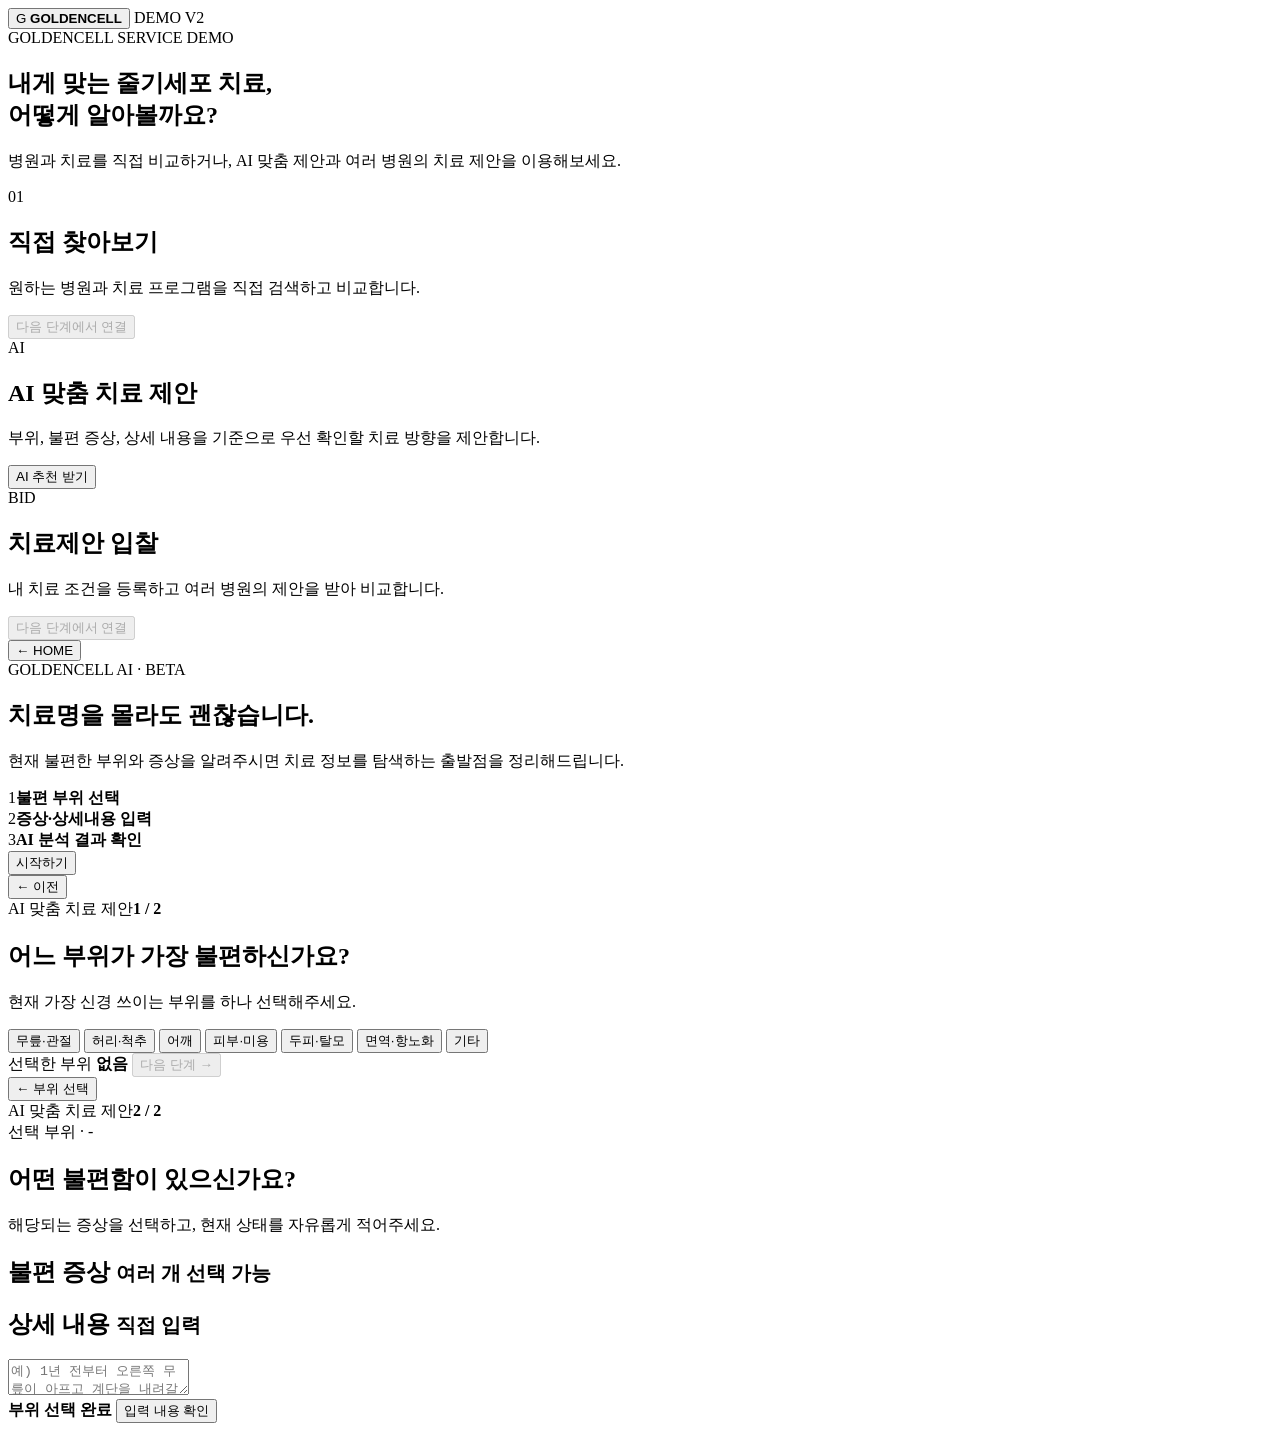
==== demo/demo-v2/index.html @ 82d70d86 "feat(demo-v2): add isolated functional demo shell" ====
<!doctype html>
<html lang="ko">
<head>
  <meta charset="utf-8" />
  <meta name="viewport" content="width=device-width, initial-scale=1" />
  <title>GoldenCell Demo v2</title>
  <link rel="stylesheet" href="./styles.css" />
</head>
<body>
  <header class="topbar">
    <button class="brand" type="button" data-go="home" aria-label="GoldenCell 홈">
      <span class="brand-mark">G</span>
      <strong>GOLDENCELL</strong>
    </button>
    <span class="preview-badge">DEMO V2</span>
  </header>

  <main class="app-shell">
    <section class="screen is-active" data-screen="home">
      <div class="eyebrow">GOLDENCELL SERVICE DEMO</div>
      <h1>내게 맞는 줄기세포 치료,<br />어떻게 알아볼까요?</h1>
      <p class="lead">병원과 치료를 직접 비교하거나, AI 맞춤 제안과 여러 병원의 치료 제안을 이용해보세요.</p>

      <div class="choice-grid">
        <article class="choice-card">
          <span class="choice-icon">01</span>
          <h2>직접 찾아보기</h2>
          <p>원하는 병원과 치료 프로그램을 직접 검색하고 비교합니다.</p>
          <button type="button" class="button secondary" disabled>다음 단계에서 연결</button>
        </article>

        <article class="choice-card featured">
          <span class="choice-icon">AI</span>
          <h2>AI 맞춤 치료 제안</h2>
          <p>부위, 불편 증상, 상세 내용을 기준으로 우선 확인할 치료 방향을 제안합니다.</p>
          <button type="button" class="button primary" data-go="ai-start">AI 추천 받기</button>
        </article>

        <article class="choice-card">
          <span class="choice-icon">BID</span>
          <h2>치료제안 입찰</h2>
          <p>내 치료 조건을 등록하고 여러 병원의 제안을 받아 비교합니다.</p>
          <button type="button" class="button orange" disabled>다음 단계에서 연결</button>
        </article>
      </div>
    </section>

    <section class="screen" data-screen="ai-start">
      <button type="button" class="back-link" data-go="home">← HOME</button>
      <div class="eyebrow">GOLDENCELL AI · BETA</div>
      <h1>치료명을 몰라도 괜찮습니다.</h1>
      <p class="lead">현재 불편한 부위와 증상을 알려주시면 치료 정보를 탐색하는 출발점을 정리해드립니다.</p>
      <div class="intro-panel">
        <div><span>1</span><strong>불편 부위 선택</strong></div>
        <div><span>2</span><strong>증상·상세내용 입력</strong></div>
        <div><span>3</span><strong>AI 분석 결과 확인</strong></div>
      </div>
      <button type="button" class="button primary large" data-go="ai-body">시작하기</button>
    </section>

    <section class="screen" data-screen="ai-body">
      <button type="button" class="back-link" data-go="ai-start">← 이전</button>
      <div class="step-row"><span>AI 맞춤 치료 제안</span><strong>1 / 2</strong></div>
      <div class="progress"><i class="on"></i><i></i></div>
      <h1>어느 부위가 가장 불편하신가요?</h1>
      <p class="lead">현재 가장 신경 쓰이는 부위를 하나 선택해주세요.</p>

      <div class="body-grid" id="bodyOptions">
        <button type="button" data-body="무릎·관절">무릎·관절</button>
        <button type="button" data-body="허리·척추">허리·척추</button>
        <button type="button" data-body="어깨">어깨</button>
        <button type="button" data-body="피부·미용">피부·미용</button>
        <button type="button" data-body="두피·탈모">두피·탈모</button>
        <button type="button" data-body="면역·항노화">면역·항노화</button>
        <button type="button" data-body="기타">기타</button>
      </div>

      <div class="bottom-bar">
        <span>선택한 부위 <strong id="selectedBodyLabel">없음</strong></span>
        <button type="button" class="button primary" id="bodyNext" disabled>다음 단계 →</button>
      </div>
    </section>

    <section class="screen" data-screen="ai-detail">
      <button type="button" class="back-link" data-go="ai-body">← 부위 선택</button>
      <div class="step-row"><span>AI 맞춤 치료 제안</span><strong>2 / 2</strong></div>
      <div class="progress"><i class="on"></i><i class="on"></i></div>
      <div class="eyebrow">선택 부위 · <span id="detailBodyLabel">-</span></div>
      <h1>어떤 불편함이 있으신가요?</h1>
      <p class="lead">해당되는 증상을 선택하고, 현재 상태를 자유롭게 적어주세요.</p>

      <div class="form-panel">
        <h2>불편 증상 <small>여러 개 선택 가능</small></h2>
        <div class="symptom-grid" id="symptomOptions"></div>
      </div>

      <div class="form-panel">
        <h2>상세 내용 <small>직접 입력</small></h2>
        <textarea id="detailText" placeholder="예) 1년 전부터 오른쪽 무릎이 아프고 계단을 내려갈 때 특히 통증이 있습니다."></textarea>
      </div>

      <div class="bottom-bar">
        <span><strong id="detailSummary">부위 선택 완료</strong></span>
        <button type="button" class="button primary" id="detailComplete">입력 내용 확인</button>
      </div>

      <div class="complete-note" id="completeNote" hidden>
        여기까지가 1차 검증 구간입니다. 다음 단계에서 AI 분석 결과 화면을 연결합니다.
      </div>
    </section>
  </main>

  <script src="./app.js"></script>
</body>
</html>
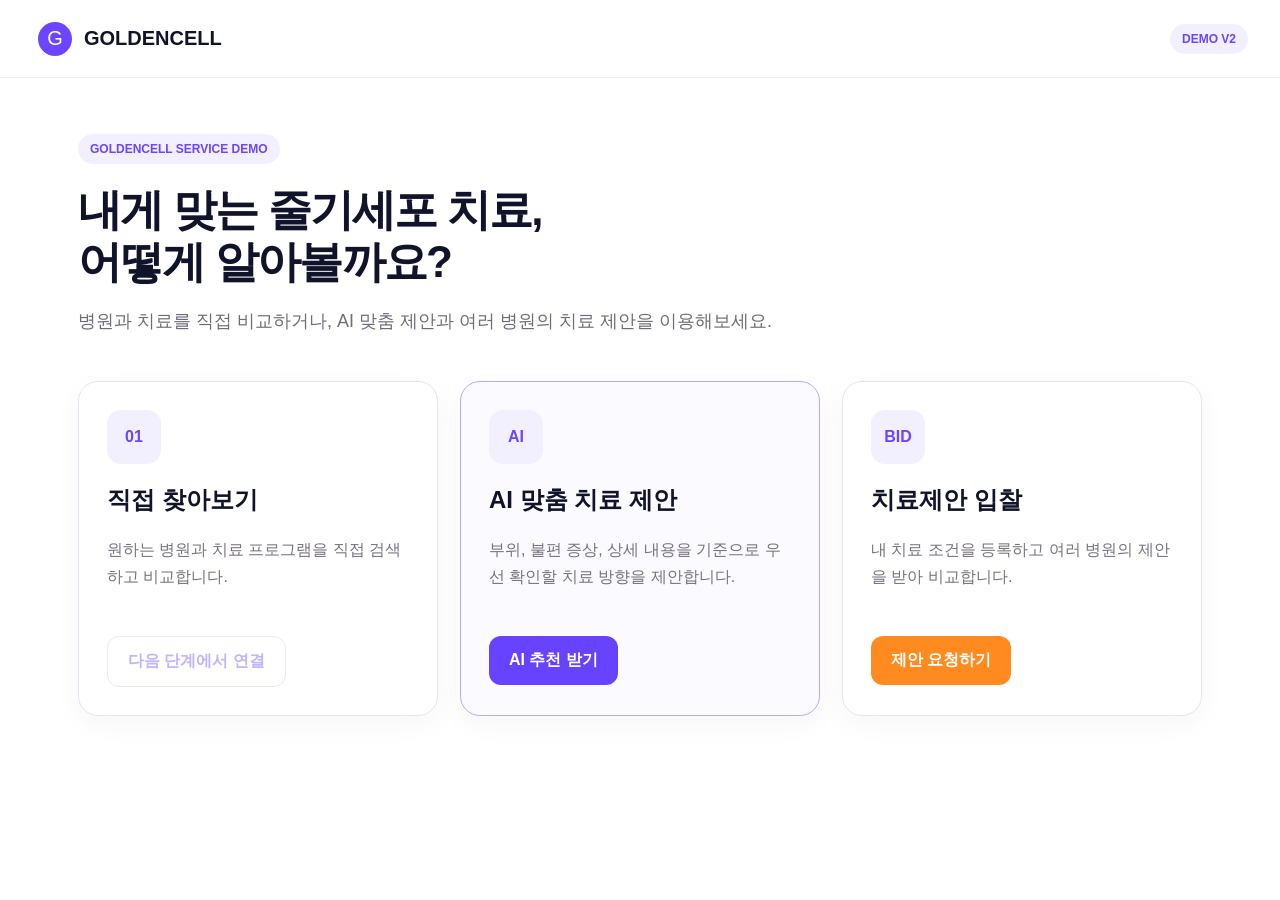
==== commit f143f316: "feat(demo-v2): add AI results, matched listings, details, and bid screens" ====
--- a/demo/demo-v2/index.html
+++ b/demo/demo-v2/index.html
@@ -4,14 +4,11 @@
   <meta charset="utf-8" />
   <meta name="viewport" content="width=device-width, initial-scale=1" />
   <title>GoldenCell Demo v2</title>
-  <link rel="stylesheet" href="./styles.css" />
+  <link rel="stylesheet" href="./styles.css?v=2" />
 </head>
 <body>
   <header class="topbar">
-    <button class="brand" type="button" data-go="home" aria-label="GoldenCell 홈">
-      <span class="brand-mark">G</span>
-      <strong>GOLDENCELL</strong>
-    </button>
+    <button class="brand" type="button" data-go="home" aria-label="GoldenCell 홈"><span class="brand-mark">G</span><strong>GOLDENCELL</strong></button>
     <span class="preview-badge">DEMO V2</span>
   </header>
 
@@ -20,28 +17,10 @@
       <div class="eyebrow">GOLDENCELL SERVICE DEMO</div>
       <h1>내게 맞는 줄기세포 치료,<br />어떻게 알아볼까요?</h1>
       <p class="lead">병원과 치료를 직접 비교하거나, AI 맞춤 제안과 여러 병원의 치료 제안을 이용해보세요.</p>
-
       <div class="choice-grid">
-        <article class="choice-card">
-          <span class="choice-icon">01</span>
-          <h2>직접 찾아보기</h2>
-          <p>원하는 병원과 치료 프로그램을 직접 검색하고 비교합니다.</p>
-          <button type="button" class="button secondary" disabled>다음 단계에서 연결</button>
-        </article>
-
-        <article class="choice-card featured">
-          <span class="choice-icon">AI</span>
-          <h2>AI 맞춤 치료 제안</h2>
-          <p>부위, 불편 증상, 상세 내용을 기준으로 우선 확인할 치료 방향을 제안합니다.</p>
-          <button type="button" class="button primary" data-go="ai-start">AI 추천 받기</button>
-        </article>
-
-        <article class="choice-card">
-          <span class="choice-icon">BID</span>
-          <h2>치료제안 입찰</h2>
-          <p>내 치료 조건을 등록하고 여러 병원의 제안을 받아 비교합니다.</p>
-          <button type="button" class="button orange" disabled>다음 단계에서 연결</button>
-        </article>
+        <article class="choice-card"><span class="choice-icon">01</span><h2>직접 찾아보기</h2><p>원하는 병원과 치료 프로그램을 직접 검색하고 비교합니다.</p><button type="button" class="button secondary" disabled>다음 단계에서 연결</button></article>
+        <article class="choice-card featured"><span class="choice-icon">AI</span><h2>AI 맞춤 치료 제안</h2><p>부위, 불편 증상, 상세 내용을 기준으로 우선 확인할 치료 방향을 제안합니다.</p><button type="button" class="button primary" data-go="ai-start">AI 추천 받기</button></article>
+        <article class="choice-card"><span class="choice-icon">BID</span><h2>치료제안 입찰</h2><p>내 치료 조건을 등록하고 여러 병원의 제안을 받아 비교합니다.</p><button type="button" class="button orange" data-go="bid-form">제안 요청하기</button></article>
       </div>
     </section>
 
@@ -50,66 +29,66 @@
       <div class="eyebrow">GOLDENCELL AI · BETA</div>
       <h1>치료명을 몰라도 괜찮습니다.</h1>
       <p class="lead">현재 불편한 부위와 증상을 알려주시면 치료 정보를 탐색하는 출발점을 정리해드립니다.</p>
-      <div class="intro-panel">
-        <div><span>1</span><strong>불편 부위 선택</strong></div>
-        <div><span>2</span><strong>증상·상세내용 입력</strong></div>
-        <div><span>3</span><strong>AI 분석 결과 확인</strong></div>
-      </div>
+      <div class="intro-panel"><div><span>1</span><strong>불편 부위 선택</strong></div><div><span>2</span><strong>증상·상세내용 입력</strong></div><div><span>3</span><strong>AI 분석 결과 확인</strong></div></div>
       <button type="button" class="button primary large" data-go="ai-body">시작하기</button>
     </section>
 
     <section class="screen" data-screen="ai-body">
       <button type="button" class="back-link" data-go="ai-start">← 이전</button>
-      <div class="step-row"><span>AI 맞춤 치료 제안</span><strong>1 / 2</strong></div>
-      <div class="progress"><i class="on"></i><i></i></div>
-      <h1>어느 부위가 가장 불편하신가요?</h1>
-      <p class="lead">현재 가장 신경 쓰이는 부위를 하나 선택해주세요.</p>
-
-      <div class="body-grid" id="bodyOptions">
-        <button type="button" data-body="무릎·관절">무릎·관절</button>
-        <button type="button" data-body="허리·척추">허리·척추</button>
-        <button type="button" data-body="어깨">어깨</button>
-        <button type="button" data-body="피부·미용">피부·미용</button>
-        <button type="button" data-body="두피·탈모">두피·탈모</button>
-        <button type="button" data-body="면역·항노화">면역·항노화</button>
-        <button type="button" data-body="기타">기타</button>
-      </div>
-
-      <div class="bottom-bar">
-        <span>선택한 부위 <strong id="selectedBodyLabel">없음</strong></span>
-        <button type="button" class="button primary" id="bodyNext" disabled>다음 단계 →</button>
-      </div>
+      <div class="step-row"><span>AI 맞춤 치료 제안</span><strong>1 / 2</strong></div><div class="progress"><i class="on"></i><i></i></div>
+      <h1>어느 부위가 가장 불편하신가요?</h1><p class="lead">현재 가장 신경 쓰이는 부위를 하나 선택해주세요.</p>
+      <div class="body-grid" id="bodyOptions"><button type="button" data-body="무릎·관절">무릎·관절</button><button type="button" data-body="허리·척추">허리·척추</button><button type="button" data-body="어깨">어깨</button><button type="button" data-body="피부·미용">피부·미용</button><button type="button" data-body="두피·탈모">두피·탈모</button><button type="button" data-body="면역·항노화">면역·항노화</button><button type="button" data-body="기타">기타</button></div>
+      <div class="bottom-bar"><span>선택한 부위 <strong id="selectedBodyLabel">없음</strong></span><button type="button" class="button primary" id="bodyNext" disabled>다음 단계 →</button></div>
     </section>
 
     <section class="screen" data-screen="ai-detail">
       <button type="button" class="back-link" data-go="ai-body">← 부위 선택</button>
-      <div class="step-row"><span>AI 맞춤 치료 제안</span><strong>2 / 2</strong></div>
-      <div class="progress"><i class="on"></i><i class="on"></i></div>
-      <div class="eyebrow">선택 부위 · <span id="detailBodyLabel">-</span></div>
-      <h1>어떤 불편함이 있으신가요?</h1>
-      <p class="lead">해당되는 증상을 선택하고, 현재 상태를 자유롭게 적어주세요.</p>
+      <div class="step-row"><span>AI 맞춤 치료 제안</span><strong>2 / 2</strong></div><div class="progress"><i class="on"></i><i class="on"></i></div>
+      <div class="eyebrow">선택 부위 · <span id="detailBodyLabel">-</span></div><h1>어떤 불편함이 있으신가요?</h1><p class="lead">해당되는 증상을 선택하고, 현재 상태를 자유롭게 적어주세요.</p>
+      <div class="form-panel"><h2>불편 증상 <small>여러 개 선택 가능</small></h2><div class="symptom-grid" id="symptomOptions"></div></div>
+      <div class="form-panel"><h2>상세 내용 <small>직접 입력</small></h2><textarea id="detailText" placeholder="예) 1년 전부터 오른쪽 무릎이 아프고 계단을 내려갈 때 특히 통증이 있습니다."></textarea></div>
+      <div class="bottom-bar"><span><strong id="detailSummary">부위 선택 완료</strong></span><button type="button" class="button primary" id="detailComplete">AI 분석 결과 보기 →</button></div>
+    </section>
 
-      <div class="form-panel">
-        <h2>불편 증상 <small>여러 개 선택 가능</small></h2>
-        <div class="symptom-grid" id="symptomOptions"></div>
-      </div>
+    <section class="screen" data-screen="ai-result">
+      <button type="button" class="back-link" data-go="ai-detail">← 입력 내용 수정</button>
+      <div class="eyebrow">AI 맞춤 분석 결과</div><h1>현재 조건에서 우선 확인할<br />치료 방향을 찾았습니다.</h1>
+      <div class="analysis-panel"><h2>선택하신 내용을 이렇게 분석했습니다.</h2><div class="analysis-grid"><div><small>선택 부위</small><strong id="resultBody"></strong></div><div><small>불편 증상</small><strong id="resultSymptoms"></strong></div></div><div class="analysis-detail"><small>입력하신 내용</small><p id="resultDetail"></p></div><div class="analysis-copy"><b>AI 분석</b><p id="analysisText"></p></div></div>
+      <h2 class="section-title">추천 치료 방향</h2>
+      <div class="result-grid"><article class="result-card"><span class="match-badge">92% Match</span><h3>자가 골수 유래 무릎 치료</h3><p>입력 정보와 관련성이 높은 치료 방향입니다.</p><button type="button" class="button secondary" data-go="matched">프로그램 보기</button></article><article class="result-card"><span class="match-badge">87% Match</span><h3>관절 재생 치료 프로그램</h3><p>현재 증상과 비교해볼 수 있는 치료 방향입니다.</p><button type="button" class="button secondary" data-go="matched">프로그램 보기</button></article><article class="result-card"><span class="match-badge">76% Match</span><h3>통증·회복 관리 프로그램</h3><p>회복 관리까지 함께 비교할 수 있습니다.</p><button type="button" class="button secondary" data-go="matched">프로그램 보기</button></article></div>
+      <div class="bid-handoff"><div><div class="eyebrow orange-text">치료제안 입찰</div><h2>병원들의 치료 제안도 받아보시겠어요?</h2><p>방금 입력한 부위·증상·상세 내용을 그대로 이어서 사용할 수 있습니다.</p></div><button type="button" class="button orange" data-go="bid-form">병원 치료제안 받아보기 →</button></div>
+    </section>
 
-      <div class="form-panel">
-        <h2>상세 내용 <small>직접 입력</small></h2>
-        <textarea id="detailText" placeholder="예) 1년 전부터 오른쪽 무릎이 아프고 계단을 내려갈 때 특히 통증이 있습니다."></textarea>
-      </div>
+    <section class="screen" data-screen="matched">
+      <button type="button" class="back-link" data-go="ai-result">← AI 분석 결과</button>
+      <div class="eyebrow">AI MATCHED PROGRAMS</div><h1>추천 치료와 관련된 프로그램을 찾았습니다.</h1><p class="lead">이벤트 프로그램을 우선 비교하고, 관련 치료 전문병원은 별도 영역에서 확인할 수 있습니다.</p>
+      <h2 class="section-title">추천 이벤트 프로그램</h2><div class="result-grid" id="programCards"></div>
+      <hr class="section-divider" /><h2 class="section-title">관련 치료 전문병원</h2><div class="result-grid" id="hospitalCards"></div>
+    </section>
 
-      <div class="bottom-bar">
-        <span><strong id="detailSummary">부위 선택 완료</strong></span>
-        <button type="button" class="button primary" id="detailComplete">입력 내용 확인</button>
-      </div>
+    <section class="screen" data-screen="program-detail">
+      <button type="button" class="back-link" data-go="matched">← 프로그램 목록</button><div class="eyebrow">이벤트 프로그램 상세</div><h1 id="programTitle"></h1>
+      <div class="detail-layout"><div class="mock-image">PROGRAM IMAGE</div><div class="detail-card"><h2 id="programHospital"></h2><p id="programArea"></p><p>환자의 현재 상태와 기존 치료 경험을 확인한 뒤 의료진 상담을 통해 실제 치료 가능 여부와 계획을 확인합니다.</p><div class="price"><small>이벤트 상담가</small><strong id="programPrice"></strong></div><button type="button" class="button primary">상담 신청</button></div></div>
+    </section>
 
-      <div class="complete-note" id="completeNote" hidden>
-        여기까지가 1차 검증 구간입니다. 다음 단계에서 AI 분석 결과 화면을 연결합니다.
-      </div>
+    <section class="screen" data-screen="hospital-detail">
+      <button type="button" class="back-link" data-go="matched">← 전문병원 목록</button><div class="eyebrow">GOLDENCELL 인증 병원</div><h1 id="hospitalTitle"></h1>
+      <div class="detail-layout"><div class="mock-image hospital">HOSPITAL IMAGE</div><div class="detail-card"><p id="hospitalArea"></p><strong id="hospitalRating" class="rating"></strong><p id="hospitalSpecialty"></p><p>관련 치료 분야의 상담과 진료 정보를 제공하며, 실제 치료 방향은 의료진 진료 후 결정됩니다.</p><button type="button" class="button primary">상담 신청</button></div></div>
+    </section>
+
+    <section class="screen" data-screen="bid-form">
+      <button type="button" class="back-link" data-go="home">← HOME</button><div class="eyebrow orange-text">치료제안 입찰</div><h1>병원에 전달할 치료 조건을 확인해주세요.</h1>
+      <div class="form-panel"><h2>현재 불편 정보</h2><p><b>부위</b>　<span id="bidBody"></span></p><p><b>증상</b>　<span id="bidSymptoms"></span></p><p><b>상세 내용</b>　<span id="bidDetail"></span></p></div>
+      <div class="form-panel"><h2>희망 지역</h2><div class="symptom-grid"><button type="button" data-region="서울 전체">서울 전체</button><button type="button" data-region="강남·서초">강남·서초</button><button type="button" data-region="경기">경기</button></div><h2 class="subhead">예상 예산</h2><div class="symptom-grid"><button type="button" data-budget="300~500만원">300~500만원</button><button type="button" data-budget="500~800만원">500~800만원</button><button type="button" data-budget="800만원 이상">800만원 이상</button></div></div>
+      <button type="button" class="button orange large" data-go="bid-results">이 조건으로 제안 요청 →</button>
+    </section>
+
+    <section class="screen" data-screen="bid-results">
+      <button type="button" class="back-link" data-go="bid-form">← 요청 조건</button><div class="eyebrow orange-text">치료제안 도착</div><h1>3개 병원에서 제안이 도착했습니다.</h1><p class="lead" id="bidCondition"></p>
+      <div class="result-grid"><article class="result-card"><span class="verify-badge">병원 제안 1</span><h3>라이프스템셀병원</h3><p>자가 골수 유래 무릎 치료</p><b class="offer-price">650만원</b><p>상담 가능 · 의료진 진료 후 치료 확정</p></article><article class="result-card"><span class="verify-badge">병원 제안 2</span><h3>뉴호라이즌클리닉</h3><p>관절 재생 집중 프로그램</p><b class="offer-price">570만원</b><p>빠른 상담 · 의료진 진료 후 치료 확정</p></article><article class="result-card"><span class="verify-badge">병원 제안 3</span><h3>강남리젠의원</h3><p>통증·회복 통합 케어</p><b class="offer-price">340만원</b><p>상담 가능 · 의료진 진료 후 치료 확정</p></article></div>
     </section>
   </main>
 
-  <script src="./app.js"></script>
+  <script src="./app.js?v=2"></script>
 </body>
-</html>
+</html>
--- a/demo/demo-v2/styles.css
+++ b/demo/demo-v2/styles.css
@@ -0,0 +1 @@
+*{box-sizing:border-box}body{margin:0;font-family:Arial,'Noto Sans KR',sans-serif;color:#11132b;background:#fff}.topbar{height:78px;border-bottom:1px solid #eceaf3;display:flex;align-items:center;justify-content:space-between;padding:0 32px}.brand{display:flex;align-items:center;gap:12px;border:0;background:none;font-size:20px;cursor:pointer;color:#11132b}.brand-mark{width:34px;height:34px;border-radius:50%;display:grid;place-items:center;background:#6b45ff;color:#fff}.preview-badge,.eyebrow{display:inline-flex;align-items:center;border-radius:999px;background:#f2efff;color:#6b45ff;font-weight:800;font-size:12px;padding:8px 12px}.app-shell{max-width:1180px;margin:0 auto;padding:56px 28px 90px}.screen{display:none}.screen.is-active{display:block}h1{font-size:44px;line-height:1.18;margin:20px 0 16px;letter-spacing:-1.8px}h2{font-size:24px}.lead{font-size:18px;line-height:1.75;color:#6f6b7e;max-width:780px}.choice-grid{display:grid;grid-template-columns:repeat(3,1fr);gap:22px;margin-top:44px}.choice-card{border:1px solid #e6e3ef;border-radius:20px;padding:28px;min-height:280px;box-shadow:0 8px 28px rgba(45,36,88,.04)}.choice-card.featured{border-color:#b9a8ff;background:#fbfaff}.choice-icon{display:grid;place-items:center;width:54px;height:54px;border-radius:14px;background:#f2efff;color:#6b45ff;font-weight:900}.choice-card p{color:#777180;line-height:1.7;min-height:84px}.button{border:0;border-radius:12px;padding:14px 20px;font-weight:800;font-size:16px;cursor:pointer}.button.primary{background:#6742ff;color:#fff}.button.secondary{border:1px solid #cfc8e7;background:#fff;color:#6b45ff}.button.orange{background:#ff8a1f;color:#fff}.button.large{margin-top:28px;padding:17px 28px}.button:disabled{opacity:.4;cursor:not-allowed}.back-link{border:0;background:none;padding:0;color:#686273;font-size:16px;cursor:pointer;margin-bottom:24px}.intro-panel{display:grid;grid-template-columns:repeat(3,1fr);gap:14px;margin:34px 0 8px}.intro-panel>div{border:1px solid #ebe8f2;border-radius:16px;padding:22px;display:flex;gap:14px;align-items:center}.intro-panel span{width:34px;height:34px;border-radius:10px;background:#f2efff;color:#6742ff;display:grid;place-items:center;font-weight:900}.step-row{display:flex;justify-content:space-between;color:#847e8d;font-size:13px}.step-row strong{color:#6742ff}.progress{display:grid;grid-template-columns:1fr 1fr;gap:8px;margin:10px 0 34px}.progress i{height:5px;background:#ece9f3;border-radius:99px}.progress i.on{background:#6742ff}.body-grid{display:grid;grid-template-columns:repeat(4,1fr);gap:14px;margin-top:30px}.body-grid button{min-height:110px;border:1px solid #e3dfeb;border-radius:16px;background:#fff;font-size:18px;font-weight:800;color:#17152c;cursor:pointer}.body-grid button:hover,.body-grid button.is-selected{border-color:#6742ff;background:#f6f3ff;color:#6742ff}.bottom-bar{margin-top:34px;padding-top:22px;border-top:1px solid #ece8f2;display:flex;align-items:center;justify-content:space-between;color:#777180}.form-panel{border:1px solid #e8e4ef;border-radius:18px;padding:24px;margin-top:20px}.form-panel h2{margin-top:0}.form-panel h2 small{font-size:12px;color:#9a95a3;font-weight:500;margin-left:8px}.symptom-grid{display:flex;flex-wrap:wrap;gap:10px}.symptom-grid button{border:1px solid #ded9e9;background:#fff;border-radius:12px;padding:12px 16px;cursor:pointer;color:#4f4a59}.symptom-grid button.is-selected{border-color:#6742ff;background:#f3efff;color:#6742ff;font-weight:800}textarea{width:100%;min-height:150px;border:1px solid #ded9e9;border-radius:12px;padding:16px;font:inherit;line-height:1.6;resize:vertical;outline:none}textarea:focus{border-color:#6742ff;box-shadow:0 0 0 3px rgba(103,66,255,.08)}.complete-note{margin-top:18px;background:#f7f5fb;border:1px solid #ebe8f2;border-radius:14px;padding:18px;color:#665f72}.complete-note.is-visible{display:block}@media(max-width:850px){.choice-grid,.intro-panel{grid-template-columns:1fr}.body-grid{grid-template-columns:repeat(2,1fr)}h1{font-size:34px}.bottom-bar{align-items:flex-start;gap:18px;flex-direction:column}.app-shell{padding:36px 20px 70px}.topbar{padding:0 20px}}
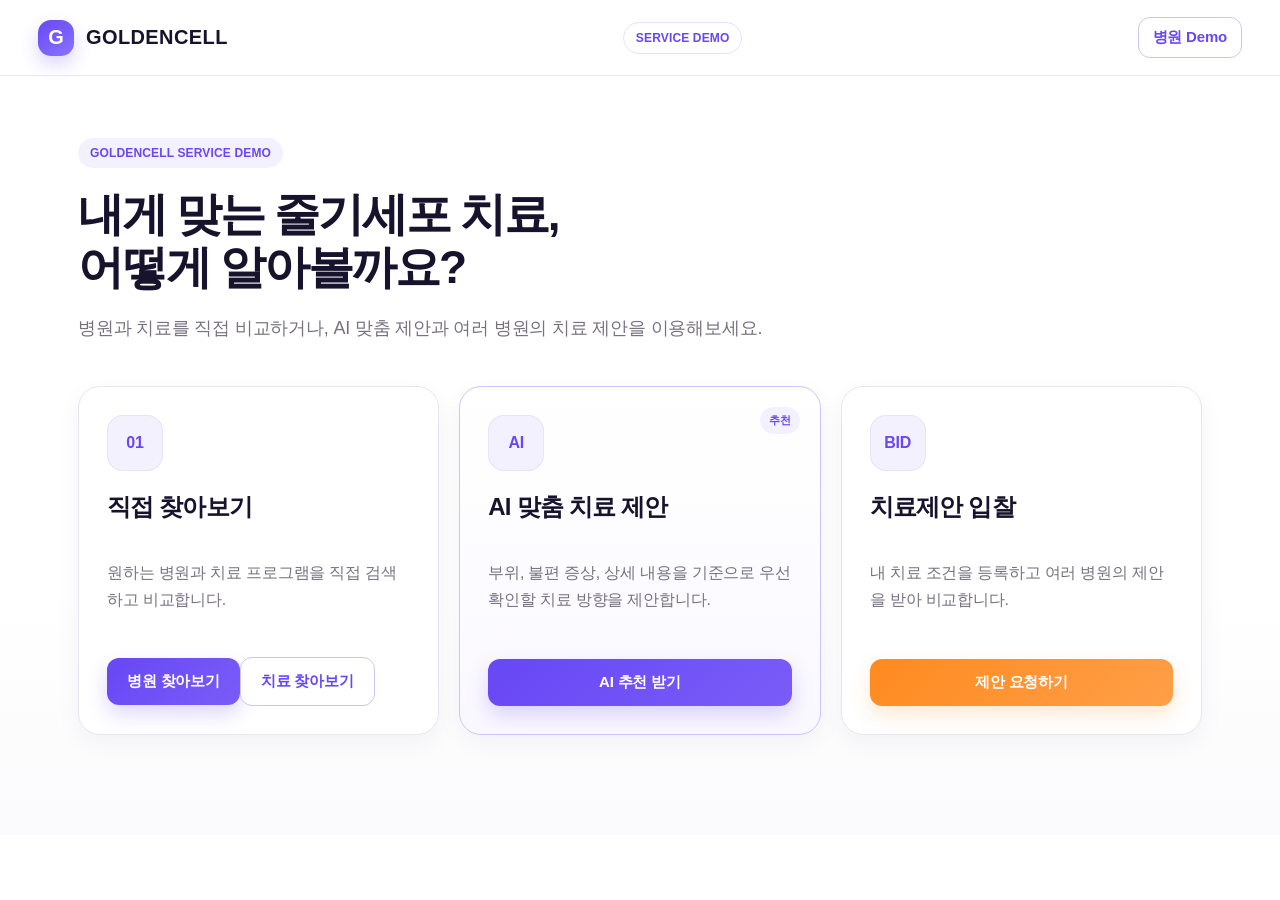
==== commit 0f1ac252: "chore(demo-v2): refresh polished UI assets" ====
--- a/demo/demo-v2/index.html
+++ b/demo/demo-v2/index.html
@@ -4,12 +4,12 @@
   <meta charset="utf-8" />
   <meta name="viewport" content="width=device-width, initial-scale=1" />
   <title>GoldenCell Demo v2</title>
-  <link rel="stylesheet" href="./styles.css?v=2" />
+  <link rel="stylesheet" href="./styles.css?v=3" />
 </head>
 <body>
   <header class="topbar">
     <button class="brand" type="button" data-go="home" aria-label="GoldenCell 홈"><span class="brand-mark">G</span><strong>GOLDENCELL</strong></button>
-    <span class="preview-badge">DEMO V2</span>
+    <span class="preview-badge">SERVICE DEMO</span>
   </header>
 
   <main class="app-shell">
@@ -18,77 +18,31 @@
       <h1>내게 맞는 줄기세포 치료,<br />어떻게 알아볼까요?</h1>
       <p class="lead">병원과 치료를 직접 비교하거나, AI 맞춤 제안과 여러 병원의 치료 제안을 이용해보세요.</p>
       <div class="choice-grid">
-        <article class="choice-card"><span class="choice-icon">01</span><h2>직접 찾아보기</h2><p>원하는 병원과 치료 프로그램을 직접 검색하고 비교합니다.</p><button type="button" class="button secondary" disabled>다음 단계에서 연결</button></article>
+        <article class="choice-card"><span class="choice-icon">01</span><h2>직접 찾아보기</h2><p>원하는 병원과 치료 프로그램을 직접 검색하고 비교합니다.</p><button type="button" class="button secondary" data-go="direct">병원·치료 찾아보기</button></article>
         <article class="choice-card featured"><span class="choice-icon">AI</span><h2>AI 맞춤 치료 제안</h2><p>부위, 불편 증상, 상세 내용을 기준으로 우선 확인할 치료 방향을 제안합니다.</p><button type="button" class="button primary" data-go="ai-start">AI 추천 받기</button></article>
         <article class="choice-card"><span class="choice-icon">BID</span><h2>치료제안 입찰</h2><p>내 치료 조건을 등록하고 여러 병원의 제안을 받아 비교합니다.</p><button type="button" class="button orange" data-go="bid-form">제안 요청하기</button></article>
       </div>
     </section>
 
-    <section class="screen" data-screen="ai-start">
-      <button type="button" class="back-link" data-go="home">← HOME</button>
-      <div class="eyebrow">GOLDENCELL AI · BETA</div>
-      <h1>치료명을 몰라도 괜찮습니다.</h1>
-      <p class="lead">현재 불편한 부위와 증상을 알려주시면 치료 정보를 탐색하는 출발점을 정리해드립니다.</p>
-      <div class="intro-panel"><div><span>1</span><strong>불편 부위 선택</strong></div><div><span>2</span><strong>증상·상세내용 입력</strong></div><div><span>3</span><strong>AI 분석 결과 확인</strong></div></div>
-      <button type="button" class="button primary large" data-go="ai-body">시작하기</button>
-    </section>
+    <section class="screen" data-screen="ai-start"><button type="button" class="back-link" data-go="home">← HOME</button><div class="eyebrow">GOLDENCELL AI · BETA</div><h1>치료명을 몰라도 괜찮습니다.</h1><p class="lead">현재 불편한 부위와 증상을 알려주시면 치료 정보를 탐색하는 출발점을 정리해드립니다.</p><div class="intro-panel"><div><span>1</span><strong>불편 부위 선택</strong></div><div><span>2</span><strong>증상·상세내용 입력</strong></div><div><span>3</span><strong>AI 분석 결과 확인</strong></div></div><button type="button" class="button primary large" data-go="ai-body">시작하기</button></section>
 
-    <section class="screen" data-screen="ai-body">
-      <button type="button" class="back-link" data-go="ai-start">← 이전</button>
-      <div class="step-row"><span>AI 맞춤 치료 제안</span><strong>1 / 2</strong></div><div class="progress"><i class="on"></i><i></i></div>
-      <h1>어느 부위가 가장 불편하신가요?</h1><p class="lead">현재 가장 신경 쓰이는 부위를 하나 선택해주세요.</p>
-      <div class="body-grid" id="bodyOptions"><button type="button" data-body="무릎·관절">무릎·관절</button><button type="button" data-body="허리·척추">허리·척추</button><button type="button" data-body="어깨">어깨</button><button type="button" data-body="피부·미용">피부·미용</button><button type="button" data-body="두피·탈모">두피·탈모</button><button type="button" data-body="면역·항노화">면역·항노화</button><button type="button" data-body="기타">기타</button></div>
-      <div class="bottom-bar"><span>선택한 부위 <strong id="selectedBodyLabel">없음</strong></span><button type="button" class="button primary" id="bodyNext" disabled>다음 단계 →</button></div>
-    </section>
+    <section class="screen" data-screen="ai-body"><button type="button" class="back-link" data-go="ai-start">← 이전</button><div class="step-row"><span>AI 맞춤 치료 제안</span><strong>1 / 2</strong></div><div class="progress"><i class="on"></i><i></i></div><h1>어느 부위가 가장 불편하신가요?</h1><p class="lead">현재 가장 신경 쓰이는 부위를 하나 선택해주세요.</p><div class="body-grid" id="bodyOptions"><button type="button" data-body="무릎·관절">무릎·관절</button><button type="button" data-body="허리·척추">허리·척추</button><button type="button" data-body="어깨">어깨</button><button type="button" data-body="피부·미용">피부·미용</button><button type="button" data-body="두피·탈모">두피·탈모</button><button type="button" data-body="면역·항노화">면역·항노화</button><button type="button" data-body="기타">기타</button></div><div class="bottom-bar"><span>선택한 부위 <strong id="selectedBodyLabel">없음</strong></span><button type="button" class="button primary" id="bodyNext" disabled>다음 단계 →</button></div></section>
 
-    <section class="screen" data-screen="ai-detail">
-      <button type="button" class="back-link" data-go="ai-body">← 부위 선택</button>
-      <div class="step-row"><span>AI 맞춤 치료 제안</span><strong>2 / 2</strong></div><div class="progress"><i class="on"></i><i class="on"></i></div>
-      <div class="eyebrow">선택 부위 · <span id="detailBodyLabel">-</span></div><h1>어떤 불편함이 있으신가요?</h1><p class="lead">해당되는 증상을 선택하고, 현재 상태를 자유롭게 적어주세요.</p>
-      <div class="form-panel"><h2>불편 증상 <small>여러 개 선택 가능</small></h2><div class="symptom-grid" id="symptomOptions"></div></div>
-      <div class="form-panel"><h2>상세 내용 <small>직접 입력</small></h2><textarea id="detailText" placeholder="예) 1년 전부터 오른쪽 무릎이 아프고 계단을 내려갈 때 특히 통증이 있습니다."></textarea></div>
-      <div class="bottom-bar"><span><strong id="detailSummary">부위 선택 완료</strong></span><button type="button" class="button primary" id="detailComplete">AI 분석 결과 보기 →</button></div>
-    </section>
+    <section class="screen" data-screen="ai-detail"><button type="button" class="back-link" data-go="ai-body">← 부위 선택</button><div class="step-row"><span>AI 맞춤 치료 제안</span><strong>2 / 2</strong></div><div class="progress"><i class="on"></i><i class="on"></i></div><div class="eyebrow">선택 부위 · <span id="detailBodyLabel">-</span></div><h1>어떤 불편함이 있으신가요?</h1><p class="lead">해당되는 증상을 선택하고, 현재 상태를 자유롭게 적어주세요.</p><div class="form-panel"><h2>불편 증상 <small>여러 개 선택 가능</small></h2><div class="symptom-grid" id="symptomOptions"></div></div><div class="form-panel"><h2>상세 내용 <small>직접 입력</small></h2><textarea id="detailText" placeholder="예) 1년 전부터 오른쪽 무릎이 아프고 계단을 내려갈 때 특히 통증이 있습니다."></textarea></div><div class="bottom-bar"><span><strong id="detailSummary">부위 선택 완료</strong></span><button type="button" class="button primary" id="detailComplete">AI 분석 결과 보기 →</button></div></section>
 
-    <section class="screen" data-screen="ai-result">
-      <button type="button" class="back-link" data-go="ai-detail">← 입력 내용 수정</button>
-      <div class="eyebrow">AI 맞춤 분석 결과</div><h1>현재 조건에서 우선 확인할<br />치료 방향을 찾았습니다.</h1>
-      <div class="analysis-panel"><h2>선택하신 내용을 이렇게 분석했습니다.</h2><div class="analysis-grid"><div><small>선택 부위</small><strong id="resultBody"></strong></div><div><small>불편 증상</small><strong id="resultSymptoms"></strong></div></div><div class="analysis-detail"><small>입력하신 내용</small><p id="resultDetail"></p></div><div class="analysis-copy"><b>AI 분석</b><p id="analysisText"></p></div></div>
-      <h2 class="section-title">추천 치료 방향</h2>
-      <div class="result-grid"><article class="result-card"><span class="match-badge">92% Match</span><h3>자가 골수 유래 무릎 치료</h3><p>입력 정보와 관련성이 높은 치료 방향입니다.</p><button type="button" class="button secondary" data-go="matched">프로그램 보기</button></article><article class="result-card"><span class="match-badge">87% Match</span><h3>관절 재생 치료 프로그램</h3><p>현재 증상과 비교해볼 수 있는 치료 방향입니다.</p><button type="button" class="button secondary" data-go="matched">프로그램 보기</button></article><article class="result-card"><span class="match-badge">76% Match</span><h3>통증·회복 관리 프로그램</h3><p>회복 관리까지 함께 비교할 수 있습니다.</p><button type="button" class="button secondary" data-go="matched">프로그램 보기</button></article></div>
-      <div class="bid-handoff"><div><div class="eyebrow orange-text">치료제안 입찰</div><h2>병원들의 치료 제안도 받아보시겠어요?</h2><p>방금 입력한 부위·증상·상세 내용을 그대로 이어서 사용할 수 있습니다.</p></div><button type="button" class="button orange" data-go="bid-form">병원 치료제안 받아보기 →</button></div>
-    </section>
+    <section class="screen" data-screen="ai-result"><button type="button" class="back-link" data-go="ai-detail">← 입력 내용 수정</button><div class="eyebrow">AI 맞춤 분석 결과</div><h1>현재 조건에서 우선 확인할<br />치료 방향을 찾았습니다.</h1><div class="analysis-panel"><h2>선택하신 내용을 이렇게 분석했습니다.</h2><div class="analysis-grid"><div><small>선택 부위</small><strong id="resultBody"></strong></div><div><small>불편 증상</small><strong id="resultSymptoms"></strong></div></div><div class="analysis-detail"><small>입력하신 내용</small><p id="resultDetail"></p></div><div class="analysis-copy"><b>AI 분석</b><p id="analysisText"></p></div></div><h2 class="section-title">추천 치료 방향</h2><div class="result-grid"><article class="result-card"><span class="match-badge">92% Match</span><h3>자가 골수 유래 무릎 치료</h3><p>입력 정보와 관련성이 높은 치료 방향입니다.</p><button type="button" class="button secondary" data-go="matched">프로그램 보기</button></article><article class="result-card"><span class="match-badge">87% Match</span><h3>관절 재생 치료 프로그램</h3><p>현재 증상과 비교해볼 수 있는 치료 방향입니다.</p><button type="button" class="button secondary" data-go="matched">프로그램 보기</button></article><article class="result-card"><span class="match-badge">76% Match</span><h3>통증·회복 관리 프로그램</h3><p>회복 관리까지 함께 비교할 수 있습니다.</p><button type="button" class="button secondary" data-go="matched">프로그램 보기</button></article></div><div class="bid-handoff"><div><div class="eyebrow orange-text">치료제안 입찰</div><h2>병원들의 치료 제안도 받아보시겠어요?</h2><p>방금 입력한 부위·증상·상세 내용을 그대로 이어서 사용할 수 있습니다.</p></div><button type="button" class="button orange" data-go="bid-form">병원 치료제안 받아보기 →</button></div></section>
 
-    <section class="screen" data-screen="matched">
-      <button type="button" class="back-link" data-go="ai-result">← AI 분석 결과</button>
-      <div class="eyebrow">AI MATCHED PROGRAMS</div><h1>추천 치료와 관련된 프로그램을 찾았습니다.</h1><p class="lead">이벤트 프로그램을 우선 비교하고, 관련 치료 전문병원은 별도 영역에서 확인할 수 있습니다.</p>
-      <h2 class="section-title">추천 이벤트 프로그램</h2><div class="result-grid" id="programCards"></div>
-      <hr class="section-divider" /><h2 class="section-title">관련 치료 전문병원</h2><div class="result-grid" id="hospitalCards"></div>
-    </section>
+    <section class="screen" data-screen="matched"><button type="button" class="back-link" data-go="ai-result">← AI 분석 결과</button><div class="eyebrow">AI MATCHED PROGRAMS</div><h1>추천 치료와 관련된 프로그램을 찾았습니다.</h1><p class="lead">이벤트 프로그램을 우선 비교하고, 관련 치료 전문병원은 별도 영역에서 확인할 수 있습니다.</p><h2 class="section-title">추천 이벤트 프로그램</h2><div class="result-grid" id="programCards"></div><hr class="section-divider" /><h2 class="section-title">관련 치료 전문병원</h2><div class="result-grid" id="hospitalCards"></div></section>
 
-    <section class="screen" data-screen="program-detail">
-      <button type="button" class="back-link" data-go="matched">← 프로그램 목록</button><div class="eyebrow">이벤트 프로그램 상세</div><h1 id="programTitle"></h1>
-      <div class="detail-layout"><div class="mock-image">PROGRAM IMAGE</div><div class="detail-card"><h2 id="programHospital"></h2><p id="programArea"></p><p>환자의 현재 상태와 기존 치료 경험을 확인한 뒤 의료진 상담을 통해 실제 치료 가능 여부와 계획을 확인합니다.</p><div class="price"><small>이벤트 상담가</small><strong id="programPrice"></strong></div><button type="button" class="button primary">상담 신청</button></div></div>
-    </section>
+    <section class="screen" data-screen="program-detail"><button type="button" class="back-link" data-go="matched">← 프로그램 목록</button><div class="eyebrow">이벤트 프로그램 상세</div><h1 id="programTitle"></h1><div class="detail-layout"><div class="mock-image">PROGRAM IMAGE</div><div class="detail-card"><h2 id="programHospital"></h2><p id="programArea"></p><p>환자의 현재 상태와 기존 치료 경험을 확인한 뒤 의료진 상담을 통해 실제 치료 가능 여부와 계획을 확인합니다.</p><div class="price"><small>이벤트 상담가</small><strong id="programPrice"></strong></div><button type="button" class="button primary" data-go="consult">상담 신청</button></div></div></section>
 
-    <section class="screen" data-screen="hospital-detail">
-      <button type="button" class="back-link" data-go="matched">← 전문병원 목록</button><div class="eyebrow">GOLDENCELL 인증 병원</div><h1 id="hospitalTitle"></h1>
-      <div class="detail-layout"><div class="mock-image hospital">HOSPITAL IMAGE</div><div class="detail-card"><p id="hospitalArea"></p><strong id="hospitalRating" class="rating"></strong><p id="hospitalSpecialty"></p><p>관련 치료 분야의 상담과 진료 정보를 제공하며, 실제 치료 방향은 의료진 진료 후 결정됩니다.</p><button type="button" class="button primary">상담 신청</button></div></div>
-    </section>
+    <section class="screen" data-screen="hospital-detail"><button type="button" class="back-link" data-go="matched">← 전문병원 목록</button><div class="eyebrow">GOLDENCELL 인증 병원</div><h1 id="hospitalTitle"></h1><div class="detail-layout"><div class="mock-image hospital">HOSPITAL IMAGE</div><div class="detail-card"><p id="hospitalArea"></p><strong id="hospitalRating" class="rating"></strong><p id="hospitalSpecialty"></p><p>관련 치료 분야의 상담과 진료 정보를 제공하며, 실제 치료 방향은 의료진 진료 후 결정됩니다.</p><button type="button" class="button primary" data-go="consult">상담 신청</button></div></div></section>
 
-    <section class="screen" data-screen="bid-form">
-      <button type="button" class="back-link" data-go="home">← HOME</button><div class="eyebrow orange-text">치료제안 입찰</div><h1>병원에 전달할 치료 조건을 확인해주세요.</h1>
-      <div class="form-panel"><h2>현재 불편 정보</h2><p><b>부위</b>　<span id="bidBody"></span></p><p><b>증상</b>　<span id="bidSymptoms"></span></p><p><b>상세 내용</b>　<span id="bidDetail"></span></p></div>
-      <div class="form-panel"><h2>희망 지역</h2><div class="symptom-grid"><button type="button" data-region="서울 전체">서울 전체</button><button type="button" data-region="강남·서초">강남·서초</button><button type="button" data-region="경기">경기</button></div><h2 class="subhead">예상 예산</h2><div class="symptom-grid"><button type="button" data-budget="300~500만원">300~500만원</button><button type="button" data-budget="500~800만원">500~800만원</button><button type="button" data-budget="800만원 이상">800만원 이상</button></div></div>
-      <button type="button" class="button orange large" data-go="bid-results">이 조건으로 제안 요청 →</button>
-    </section>
+    <section class="screen" data-screen="bid-form"><button type="button" class="back-link" data-go="home">← HOME</button><div class="eyebrow orange-text">치료제안 입찰</div><h1>병원에 전달할 치료 조건을 확인해주세요.</h1><div class="form-panel"><h2>현재 불편 정보</h2><p><b>부위</b>　<span id="bidBody"></span></p><p><b>증상</b>　<span id="bidSymptoms"></span></p><p><b>상세 내용</b>　<span id="bidDetail"></span></p></div><div class="form-panel"><h2>희망 지역</h2><div class="symptom-grid"><button type="button" data-region="서울 전체">서울 전체</button><button type="button" data-region="강남·서초">강남·서초</button><button type="button" data-region="경기">경기</button></div><h2 class="subhead">예상 예산</h2><div class="symptom-grid"><button type="button" data-budget="300~500만원">300~500만원</button><button type="button" data-budget="500~800만원">500~800만원</button><button type="button" data-budget="800만원 이상">800만원 이상</button></div></div><button type="button" class="button orange large" data-go="bid-results">이 조건으로 제안 요청 →</button></section>
 
-    <section class="screen" data-screen="bid-results">
-      <button type="button" class="back-link" data-go="bid-form">← 요청 조건</button><div class="eyebrow orange-text">치료제안 도착</div><h1>3개 병원에서 제안이 도착했습니다.</h1><p class="lead" id="bidCondition"></p>
-      <div class="result-grid"><article class="result-card"><span class="verify-badge">병원 제안 1</span><h3>라이프스템셀병원</h3><p>자가 골수 유래 무릎 치료</p><b class="offer-price">650만원</b><p>상담 가능 · 의료진 진료 후 치료 확정</p></article><article class="result-card"><span class="verify-badge">병원 제안 2</span><h3>뉴호라이즌클리닉</h3><p>관절 재생 집중 프로그램</p><b class="offer-price">570만원</b><p>빠른 상담 · 의료진 진료 후 치료 확정</p></article><article class="result-card"><span class="verify-badge">병원 제안 3</span><h3>강남리젠의원</h3><p>통증·회복 통합 케어</p><b class="offer-price">340만원</b><p>상담 가능 · 의료진 진료 후 치료 확정</p></article></div>
-    </section>
+    <section class="screen" data-screen="bid-results"><button type="button" class="back-link" data-go="bid-form">← 요청 조건</button><div class="eyebrow orange-text">치료제안 도착</div><h1>3개 병원에서 제안이 도착했습니다.</h1><p class="lead" id="bidCondition"></p><div class="result-grid"><article class="result-card"><span class="verify-badge">병원 제안 1</span><h3>라이프스템셀병원</h3><p>자가 골수 유래 무릎 치료</p><b class="offer-price">650만원</b><p>상담 가능 · 의료진 진료 후 치료 확정</p></article><article class="result-card"><span class="verify-badge">병원 제안 2</span><h3>뉴호라이즌클리닉</h3><p>관절 재생 집중 프로그램</p><b class="offer-price">570만원</b><p>빠른 상담 · 의료진 진료 후 치료 확정</p></article><article class="result-card"><span class="verify-badge">병원 제안 3</span><h3>강남리젠의원</h3><p>통증·회복 통합 케어</p><b class="offer-price">340만원</b><p>상담 가능 · 의료진 진료 후 치료 확정</p></article></div></section>
   </main>
 
-  <script src="./app.js?v=2"></script>
+  <script src="./app.js?v=3"></script>
 </body>
 </html>
--- a/demo/demo-v2/styles.css
+++ b/demo/demo-v2/styles.css
@@ -1 +1 @@
-*{box-sizing:border-box}body{margin:0;font-family:Arial,'Noto Sans KR',sans-serif;color:#11132b;background:#fff}.topbar{height:78px;border-bottom:1px solid #eceaf3;display:flex;align-items:center;justify-content:space-between;padding:0 32px}.brand{display:flex;align-items:center;gap:12px;border:0;background:none;font-size:20px;cursor:pointer;color:#11132b}.brand-mark{width:34px;height:34px;border-radius:50%;display:grid;place-items:center;background:#6b45ff;color:#fff}.preview-badge,.eyebrow{display:inline-flex;align-items:center;border-radius:999px;background:#f2efff;color:#6b45ff;font-weight:800;font-size:12px;padding:8px 12px}.app-shell{max-width:1180px;margin:0 auto;padding:56px 28px 90px}.screen{display:none}.screen.is-active{display:block}h1{font-size:44px;line-height:1.18;margin:20px 0 16px;letter-spacing:-1.8px}h2{font-size:24px}.lead{font-size:18px;line-height:1.75;color:#6f6b7e;max-width:780px}.choice-grid{display:grid;grid-template-columns:repeat(3,1fr);gap:22px;margin-top:44px}.choice-card{border:1px solid #e6e3ef;border-radius:20px;padding:28px;min-height:280px;box-shadow:0 8px 28px rgba(45,36,88,.04)}.choice-card.featured{border-color:#b9a8ff;background:#fbfaff}.choice-icon{display:grid;place-items:center;width:54px;height:54px;border-radius:14px;background:#f2efff;color:#6b45ff;font-weight:900}.choice-card p{color:#777180;line-height:1.7;min-height:84px}.button{border:0;border-radius:12px;padding:14px 20px;font-weight:800;font-size:16px;cursor:pointer}.button.primary{background:#6742ff;color:#fff}.button.secondary{border:1px solid #cfc8e7;background:#fff;color:#6b45ff}.button.orange{background:#ff8a1f;color:#fff}.button.large{margin-top:28px;padding:17px 28px}.button:disabled{opacity:.4;cursor:not-allowed}.back-link{border:0;background:none;padding:0;color:#686273;font-size:16px;cursor:pointer;margin-bottom:24px}.intro-panel{display:grid;grid-template-columns:repeat(3,1fr);gap:14px;margin:34px 0 8px}.intro-panel>div{border:1px solid #ebe8f2;border-radius:16px;padding:22px;display:flex;gap:14px;align-items:center}.intro-panel span{width:34px;height:34px;border-radius:10px;background:#f2efff;color:#6742ff;display:grid;place-items:center;font-weight:900}.step-row{display:flex;justify-content:space-between;color:#847e8d;font-size:13px}.step-row strong{color:#6742ff}.progress{display:grid;grid-template-columns:1fr 1fr;gap:8px;margin:10px 0 34px}.progress i{height:5px;background:#ece9f3;border-radius:99px}.progress i.on{background:#6742ff}.body-grid{display:grid;grid-template-columns:repeat(4,1fr);gap:14px;margin-top:30px}.body-grid button{min-height:110px;border:1px solid #e3dfeb;border-radius:16px;background:#fff;font-size:18px;font-weight:800;color:#17152c;cursor:pointer}.body-grid button:hover,.body-grid button.is-selected{border-color:#6742ff;background:#f6f3ff;color:#6742ff}.bottom-bar{margin-top:34px;padding-top:22px;border-top:1px solid #ece8f2;display:flex;align-items:center;justify-content:space-between;color:#777180}.form-panel{border:1px solid #e8e4ef;border-radius:18px;padding:24px;margin-top:20px}.form-panel h2{margin-top:0}.form-panel h2 small{font-size:12px;color:#9a95a3;font-weight:500;margin-left:8px}.symptom-grid{display:flex;flex-wrap:wrap;gap:10px}.symptom-grid button{border:1px solid #ded9e9;background:#fff;border-radius:12px;padding:12px 16px;cursor:pointer;color:#4f4a59}.symptom-grid button.is-selected{border-color:#6742ff;background:#f3efff;color:#6742ff;font-weight:800}textarea{width:100%;min-height:150px;border:1px solid #ded9e9;border-radius:12px;padding:16px;font:inherit;line-height:1.6;resize:vertical;outline:none}textarea:focus{border-color:#6742ff;box-shadow:0 0 0 3px rgba(103,66,255,.08)}.complete-note{margin-top:18px;background:#f7f5fb;border:1px solid #ebe8f2;border-radius:14px;padding:18px;color:#665f72}.complete-note.is-visible{display:block}@media(max-width:850px){.choice-grid,.intro-panel{grid-template-columns:1fr}.body-grid{grid-template-columns:repeat(2,1fr)}h1{font-size:34px}.bottom-bar{align-items:flex-start;gap:18px;flex-direction:column}.app-shell{padding:36px 20px 70px}.topbar{padding:0 20px}}+:root{--ink:#17132c;--muted:#777180;--line:#e9e5f1;--soft:#f8f7fb;--violet:#6847f5;--violet-2:#8a70ff;--violet-soft:#f4f1ff;--orange:#ff8a1f;--orange-soft:#fff5eb;--green:#2f6b5b;--shadow:0 16px 45px rgba(48,36,97,.08);--shadow-soft:0 8px 24px rgba(48,36,97,.05)}*{box-sizing:border-box}html{scroll-behavior:smooth}body{margin:0;font-family:Inter,Arial,'Noto Sans KR',sans-serif;color:var(--ink);background:linear-gradient(180deg,#fff 0,#fff 72%,#fbfafc 100%);letter-spacing:-.2px}.topbar{height:76px;border-bottom:1px solid rgba(233,229,241,.9);display:flex;align-items:center;justify-content:space-between;padding:0 38px;position:sticky;top:0;z-index:20;background:rgba(255,255,255,.94);backdrop-filter:blur(16px)}.brand{display:flex;align-items:center;gap:12px;border:0;background:none;font-size:20px;cursor:pointer;color:var(--ink);padding:0}.brand strong{letter-spacing:.4px}.brand-mark{width:36px;height:36px;border-radius:13px;display:grid;place-items:center;background:linear-gradient(145deg,var(--violet),#8a73ff);color:#fff;font-weight:900;box-shadow:0 8px 18px rgba(104,71,245,.24)}.preview-badge,.eyebrow{display:inline-flex;align-items:center;border-radius:999px;background:var(--violet-soft);color:var(--violet);font-weight:800;font-size:12px;padding:8px 12px;letter-spacing:.15px}.preview-badge{border:1px solid #e7e0ff;background:#fff}.orange-text{color:#e66c00;background:var(--orange-soft)}.app-shell{max-width:1180px;margin:0 auto;padding:62px 28px 100px}.screen{display:none;animation:fadeIn .22s ease}.screen.is-active{display:block}@keyframes fadeIn{from{opacity:.35;transform:translateY(5px)}to{opacity:1;transform:none}}h1{font-size:46px;line-height:1.16;margin:20px 0 16px;letter-spacing:-2.2px;font-weight:800}h2{font-size:24px;letter-spacing:-.8px}h3{letter-spacing:-.5px}.lead{font-size:18px;line-height:1.75;color:var(--muted);max-width:780px}.choice-grid,.result-grid{display:grid;grid-template-columns:repeat(3,1fr);gap:20px;margin-top:42px}.choice-card,.result-card{position:relative;border:1px solid var(--line);border-radius:22px;padding:28px;background:#fff;box-shadow:var(--shadow-soft);transition:.2s ease}.choice-card:hover,.result-card:hover{transform:translateY(-3px);box-shadow:var(--shadow);border-color:#dcd4f7}.choice-card{min-height:292px;display:flex;flex-direction:column}.choice-card.featured{border-color:#cfc3ff;background:linear-gradient(180deg,#fff 0,#faf8ff 100%)}.choice-card.featured:before{content:'추천';position:absolute;right:20px;top:20px;font-size:11px;font-weight:800;color:var(--violet);background:var(--violet-soft);border-radius:999px;padding:6px 9px}.choice-icon{display:grid;place-items:center;width:56px;height:56px;border-radius:16px;background:var(--violet-soft);color:var(--violet);font-weight:900;box-shadow:inset 0 0 0 1px #e9e2ff}.choice-card p,.result-card p{color:var(--muted);line-height:1.7}.choice-card p{min-height:82px}.choice-card .button{margin-top:auto}.button{border:0;border-radius:12px;padding:14px 20px;font-weight:800;font-size:15px;cursor:pointer;transition:.18s ease;letter-spacing:-.2px}.button:hover:not(:disabled){transform:translateY(-1px)}.button.primary{background:linear-gradient(135deg,var(--violet),#7a5cf8);color:#fff;box-shadow:0 9px 20px rgba(104,71,245,.22)}.button.secondary{border:1px solid #cec5eb;background:#fff;color:var(--violet)}.button.secondary:hover{background:#faf8ff;border-color:#bbaef2}.button.orange{background:linear-gradient(135deg,#ff8a1f,#ff9f48);color:#fff;box-shadow:0 9px 20px rgba(255,138,31,.2)}.button.large{margin-top:28px;padding:17px 28px}.button:disabled{opacity:.38;cursor:not-allowed;box-shadow:none}.back-link{border:0;background:none;padding:0;color:#716b7b;font-size:15px;cursor:pointer;margin-bottom:25px}.back-link:hover{color:var(--violet)}.intro-panel{display:grid;grid-template-columns:repeat(3,1fr);gap:14px;margin:34px 0 8px}.intro-panel>div{border:1px solid var(--line);border-radius:18px;padding:22px;display:flex;gap:14px;align-items:center;background:#fff;box-shadow:var(--shadow-soft)}.intro-panel span{width:36px;height:36px;border-radius:11px;background:var(--violet-soft);color:var(--violet);display:grid;place-items:center;font-weight:900}.step-row{display:flex;justify-content:space-between;color:#8a8491;font-size:13px}.step-row strong{color:var(--violet)}.progress{display:grid;grid-template-columns:1fr 1fr;gap:8px;margin:10px 0 36px}.progress i{height:6px;background:#ece9f3;border-radius:99px}.progress i.on{background:linear-gradient(90deg,var(--violet),#8b73ff)}.body-grid{display:grid;grid-template-columns:repeat(4,1fr);gap:14px;margin-top:30px}.body-grid button{min-height:116px;border:1px solid var(--line);border-radius:18px;background:#fff;font-size:17px;font-weight:800;color:var(--ink);cursor:pointer;box-shadow:0 6px 18px rgba(48,36,97,.035);transition:.18s ease}.body-grid button:hover,.body-grid button.is-selected{border-color:#bbaef7;background:linear-gradient(180deg,#fff,#f7f4ff);color:var(--violet);box-shadow:0 10px 25px rgba(104,71,245,.09)}.bottom-bar{margin-top:34px;padding-top:22px;border-top:1px solid var(--line);display:flex;align-items:center;justify-content:space-between;color:var(--muted)}.form-panel{border:1px solid var(--line);border-radius:20px;padding:26px;margin-top:20px;background:#fff;box-shadow:var(--shadow-soft)}.form-panel h2{margin-top:0}.form-panel h2 small{font-size:12px;color:#9a95a3;font-weight:500;margin-left:8px}.subhead{margin-top:28px!important}.symptom-grid{display:flex;flex-wrap:wrap;gap:10px}.symptom-grid button{border:1px solid #ded9e9;background:#fff;border-radius:12px;padding:12px 16px;cursor:pointer;color:#4f4a59;transition:.16s}.symptom-grid button:hover{border-color:#c9bff0}.symptom-grid button.is-selected{border-color:#a997ef;background:var(--violet-soft);color:var(--violet);font-weight:800}textarea{width:100%;min-height:156px;border:1px solid #ded9e9;border-radius:14px;padding:16px 18px;font:inherit;line-height:1.7;resize:vertical;outline:none;background:#fcfbfd}textarea:focus{border-color:#a997ef;box-shadow:0 0 0 4px rgba(103,66,255,.07);background:#fff}.analysis-panel{margin-top:34px;border:1px solid #e5e0f1;border-radius:24px;padding:30px;background:linear-gradient(180deg,#fdfcff,#faf8ff);box-shadow:var(--shadow-soft)}.analysis-panel h2{margin-top:0}.analysis-grid{display:grid;grid-template-columns:1fr 2fr;gap:14px}.analysis-grid>div,.analysis-detail,.analysis-copy{border-radius:16px;background:#fff;border:1px solid #ece8f3;padding:18px}.analysis-grid small,.analysis-detail small{display:block;color:#9993a2;font-size:12px;margin-bottom:8px}.analysis-grid strong{font-size:17px}.analysis-detail,.analysis-copy{margin-top:14px}.analysis-detail p,.analysis-copy p{margin-bottom:0;line-height:1.7;color:#625c6c}.analysis-copy{border-color:#ded6fb;background:#fcfaff}.section-title{margin-top:46px}.match-badge,.verify-badge{display:inline-flex;border-radius:999px;padding:7px 10px;font-size:12px;font-weight:900;background:var(--violet-soft);color:var(--violet)}.verify-badge{background:#f1f6f4;color:var(--green)}.result-card h3{font-size:21px;line-height:1.45}.result-card.compact{min-height:242px}.card-bottom{display:flex;align-items:center;justify-content:space-between;gap:14px;margin-top:22px}.card-bottom b,.offer-price{font-size:24px;letter-spacing:-.8px}.bid-handoff{margin-top:44px;border:1px solid #ffd6b2;background:linear-gradient(135deg,#fffdfb,#fff7ef);border-radius:22px;padding:28px;display:flex;align-items:center;justify-content:space-between;gap:24px;box-shadow:0 9px 26px rgba(255,138,31,.06)}.bid-handoff h2{margin:12px 0 8px}.bid-handoff p{margin:0;color:#7a7067}.section-divider{border:0;border-top:1px solid var(--line);margin:50px 0}.detail-layout{display:grid;grid-template-columns:1.25fr .95fr;gap:28px;margin-top:34px;align-items:start}.mock-image{min-height:430px;border-radius:24px;background:radial-gradient(circle at 28% 22%,#fff 0,#eee9ff 32%,#dcd3ff 100%);display:grid;place-items:center;color:#725bc9;font-weight:900;letter-spacing:1px;box-shadow:var(--shadow);position:relative;overflow:hidden}.mock-image:after{content:'';position:absolute;width:190px;height:190px;border-radius:50%;right:-35px;bottom:-45px;background:rgba(255,255,255,.35)}.mock-image.hospital{background:radial-gradient(circle at 28% 22%,#fff 0,#eef5f2 34%,#dce9e4 100%);color:#4e7568}.detail-card{border:1px solid var(--line);border-radius:22px;padding:30px;background:#fff;box-shadow:var(--shadow-soft);position:sticky;top:102px}.detail-card p{color:#726c79;line-height:1.75}.price{margin:30px 0;padding:18px;border-radius:16px;background:var(--soft);border:1px solid #efebf5}.price small{display:block;color:#9a94a0;margin-bottom:6px}.price strong{font-size:29px}.rating{display:block;color:#ff9b2f;font-size:24px;margin:12px 0}.form-panel p{line-height:1.7;color:#655f6d}.topbar .button{padding:10px 14px}@media(max-width:850px){.choice-grid,.intro-panel,.result-grid,.detail-layout,.analysis-grid{grid-template-columns:1fr}.body-grid{grid-template-columns:repeat(2,1fr)}h1{font-size:35px;letter-spacing:-1.5px}.bottom-bar,.bid-handoff{align-items:flex-start;gap:18px;flex-direction:column}.app-shell{padding:38px 20px 72px}.topbar{padding:0 20px;height:70px}.card-bottom{align-items:flex-start;flex-direction:column}.detail-card{position:static}.mock-image{min-height:300px}.choice-card{min-height:auto}.choice-card p{min-height:auto}.result-card:hover,.choice-card:hover{transform:none}}@media(max-width:520px){.body-grid{grid-template-columns:1fr}.topbar{gap:10px}.preview-badge{display:none}.brand{font-size:17px}.app-shell{padding-left:16px;padding-right:16px}h1{font-size:31px}.lead{font-size:16px}.choice-card,.result-card,.form-panel,.analysis-panel,.detail-card{padding:22px}}
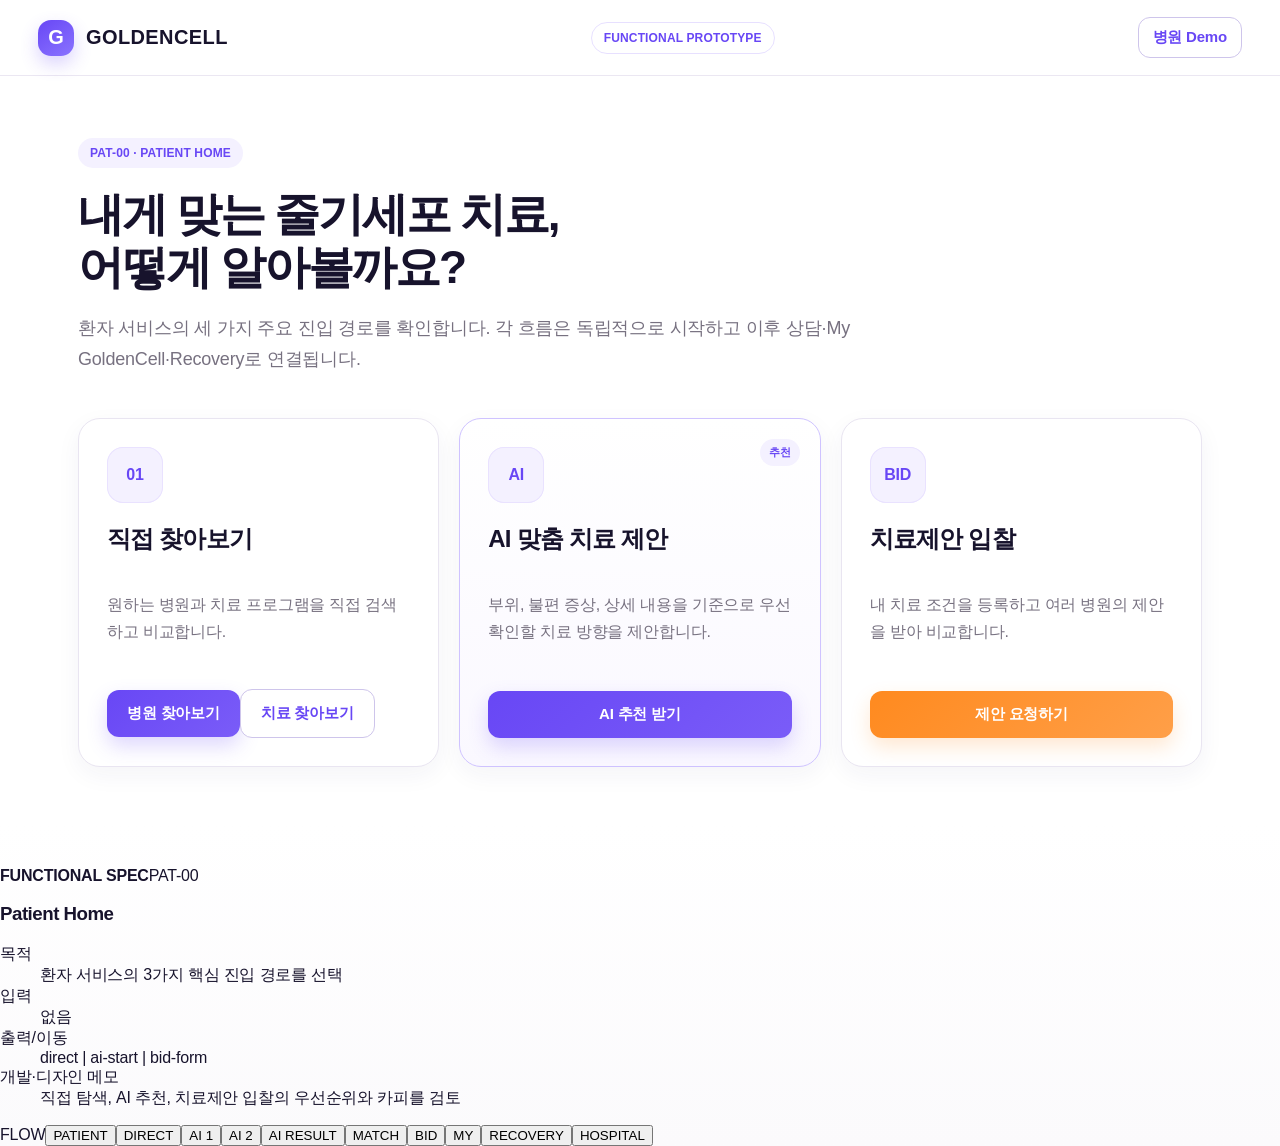
==== commit 0d876b5c: "refactor(demo-v2): switch prototype to functional spec mode" ====
--- a/demo/demo-v2/index.html
+++ b/demo/demo-v2/index.html
@@ -3,20 +3,20 @@
 <head>
   <meta charset="utf-8" />
   <meta name="viewport" content="width=device-width, initial-scale=1" />
-  <title>GoldenCell Demo v2</title>
-  <link rel="stylesheet" href="./styles.css?v=3" />
+  <title>GoldenCell Functional Prototype</title>
+  <link rel="stylesheet" href="./styles.css?v=4" />
 </head>
 <body>
   <header class="topbar">
     <button class="brand" type="button" data-go="home" aria-label="GoldenCell 홈"><span class="brand-mark">G</span><strong>GOLDENCELL</strong></button>
-    <span class="preview-badge">SERVICE DEMO</span>
+    <span class="preview-badge">FUNCTIONAL PROTOTYPE</span>
   </header>
 
   <main class="app-shell">
     <section class="screen is-active" data-screen="home">
-      <div class="eyebrow">GOLDENCELL SERVICE DEMO</div>
+      <div class="eyebrow">PAT-00 · PATIENT HOME</div>
       <h1>내게 맞는 줄기세포 치료,<br />어떻게 알아볼까요?</h1>
-      <p class="lead">병원과 치료를 직접 비교하거나, AI 맞춤 제안과 여러 병원의 치료 제안을 이용해보세요.</p>
+      <p class="lead">환자 서비스의 세 가지 주요 진입 경로를 확인합니다. 각 흐름은 독립적으로 시작하고 이후 상담·My GoldenCell·Recovery로 연결됩니다.</p>
       <div class="choice-grid">
         <article class="choice-card"><span class="choice-icon">01</span><h2>직접 찾아보기</h2><p>원하는 병원과 치료 프로그램을 직접 검색하고 비교합니다.</p><button type="button" class="button secondary" data-go="direct">병원·치료 찾아보기</button></article>
         <article class="choice-card featured"><span class="choice-icon">AI</span><h2>AI 맞춤 치료 제안</h2><p>부위, 불편 증상, 상세 내용을 기준으로 우선 확인할 치료 방향을 제안합니다.</p><button type="button" class="button primary" data-go="ai-start">AI 추천 받기</button></article>
@@ -24,25 +24,26 @@
       </div>
     </section>
 
-    <section class="screen" data-screen="ai-start"><button type="button" class="back-link" data-go="home">← HOME</button><div class="eyebrow">GOLDENCELL AI · BETA</div><h1>치료명을 몰라도 괜찮습니다.</h1><p class="lead">현재 불편한 부위와 증상을 알려주시면 치료 정보를 탐색하는 출발점을 정리해드립니다.</p><div class="intro-panel"><div><span>1</span><strong>불편 부위 선택</strong></div><div><span>2</span><strong>증상·상세내용 입력</strong></div><div><span>3</span><strong>AI 분석 결과 확인</strong></div></div><button type="button" class="button primary large" data-go="ai-body">시작하기</button></section>
+    <section class="screen" data-screen="ai-start"><button type="button" class="back-link" data-go="home">← HOME</button><div class="eyebrow">AI-00 · AI RECOMMENDATION INTRO</div><h1>치료명을 몰라도 괜찮습니다.</h1><p class="lead">현재 불편한 부위와 증상을 알려주시면 치료 정보를 탐색하는 출발점을 정리해드립니다.</p><div class="intro-panel"><div><span>1</span><strong>불편 부위 선택</strong></div><div><span>2</span><strong>증상·상세내용 입력</strong></div><div><span>3</span><strong>AI 분석 결과 확인</strong></div></div><button type="button" class="button primary large" data-go="ai-body">시작하기</button></section>
 
-    <section class="screen" data-screen="ai-body"><button type="button" class="back-link" data-go="ai-start">← 이전</button><div class="step-row"><span>AI 맞춤 치료 제안</span><strong>1 / 2</strong></div><div class="progress"><i class="on"></i><i></i></div><h1>어느 부위가 가장 불편하신가요?</h1><p class="lead">현재 가장 신경 쓰이는 부위를 하나 선택해주세요.</p><div class="body-grid" id="bodyOptions"><button type="button" data-body="무릎·관절">무릎·관절</button><button type="button" data-body="허리·척추">허리·척추</button><button type="button" data-body="어깨">어깨</button><button type="button" data-body="피부·미용">피부·미용</button><button type="button" data-body="두피·탈모">두피·탈모</button><button type="button" data-body="면역·항노화">면역·항노화</button><button type="button" data-body="기타">기타</button></div><div class="bottom-bar"><span>선택한 부위 <strong id="selectedBodyLabel">없음</strong></span><button type="button" class="button primary" id="bodyNext" disabled>다음 단계 →</button></div></section>
+    <section class="screen" data-screen="ai-body"><button type="button" class="back-link" data-go="ai-start">← 이전</button><div class="step-row"><span>AI-01 · Body Category</span><strong>1 / 2</strong></div><div class="progress"><i class="on"></i><i></i></div><h1>어느 부위가 가장 불편하신가요?</h1><p class="lead">현재 가장 신경 쓰이는 부위를 하나 선택해주세요.</p><div class="body-grid" id="bodyOptions"><button type="button" data-body="무릎·관절">무릎·관절</button><button type="button" data-body="허리·척추">허리·척추</button><button type="button" data-body="어깨">어깨</button><button type="button" data-body="피부·미용">피부·미용</button><button type="button" data-body="두피·탈모">두피·탈모</button><button type="button" data-body="면역·항노화">면역·항노화</button><button type="button" data-body="기타">기타</button></div><div class="bottom-bar"><span>선택한 부위 <strong id="selectedBodyLabel">없음</strong></span><button type="button" class="button primary" id="bodyNext" disabled>다음 단계 →</button></div></section>
 
-    <section class="screen" data-screen="ai-detail"><button type="button" class="back-link" data-go="ai-body">← 부위 선택</button><div class="step-row"><span>AI 맞춤 치료 제안</span><strong>2 / 2</strong></div><div class="progress"><i class="on"></i><i class="on"></i></div><div class="eyebrow">선택 부위 · <span id="detailBodyLabel">-</span></div><h1>어떤 불편함이 있으신가요?</h1><p class="lead">해당되는 증상을 선택하고, 현재 상태를 자유롭게 적어주세요.</p><div class="form-panel"><h2>불편 증상 <small>여러 개 선택 가능</small></h2><div class="symptom-grid" id="symptomOptions"></div></div><div class="form-panel"><h2>상세 내용 <small>직접 입력</small></h2><textarea id="detailText" placeholder="예) 1년 전부터 오른쪽 무릎이 아프고 계단을 내려갈 때 특히 통증이 있습니다."></textarea></div><div class="bottom-bar"><span><strong id="detailSummary">부위 선택 완료</strong></span><button type="button" class="button primary" id="detailComplete">AI 분석 결과 보기 →</button></div></section>
+    <section class="screen" data-screen="ai-detail"><button type="button" class="back-link" data-go="ai-body">← 부위 선택</button><div class="step-row"><span>AI-02 · Symptoms & Detail</span><strong>2 / 2</strong></div><div class="progress"><i class="on"></i><i class="on"></i></div><div class="eyebrow">선택 부위 · <span id="detailBodyLabel">-</span></div><h1>어떤 불편함이 있으신가요?</h1><p class="lead">해당되는 증상을 선택하고, 현재 상태를 자유롭게 적어주세요.</p><div class="form-panel"><h2>불편 증상 <small>symptomCodes[] · 복수선택</small></h2><div class="symptom-grid" id="symptomOptions"></div></div><div class="form-panel"><h2>상세 내용 <small>detailText · 자유입력</small></h2><textarea id="detailText" placeholder="예) 1년 전부터 오른쪽 무릎이 아프고 계단을 내려갈 때 특히 통증이 있습니다."></textarea></div><div class="bottom-bar"><span><strong id="detailSummary">부위 선택 완료</strong></span><button type="button" class="button primary" id="detailComplete">AI 분석 결과 보기 →</button></div></section>
 
-    <section class="screen" data-screen="ai-result"><button type="button" class="back-link" data-go="ai-detail">← 입력 내용 수정</button><div class="eyebrow">AI 맞춤 분석 결과</div><h1>현재 조건에서 우선 확인할<br />치료 방향을 찾았습니다.</h1><div class="analysis-panel"><h2>선택하신 내용을 이렇게 분석했습니다.</h2><div class="analysis-grid"><div><small>선택 부위</small><strong id="resultBody"></strong></div><div><small>불편 증상</small><strong id="resultSymptoms"></strong></div></div><div class="analysis-detail"><small>입력하신 내용</small><p id="resultDetail"></p></div><div class="analysis-copy"><b>AI 분석</b><p id="analysisText"></p></div></div><h2 class="section-title">추천 치료 방향</h2><div class="result-grid"><article class="result-card"><span class="match-badge">92% Match</span><h3>자가 골수 유래 무릎 치료</h3><p>입력 정보와 관련성이 높은 치료 방향입니다.</p><button type="button" class="button secondary" data-go="matched">프로그램 보기</button></article><article class="result-card"><span class="match-badge">87% Match</span><h3>관절 재생 치료 프로그램</h3><p>현재 증상과 비교해볼 수 있는 치료 방향입니다.</p><button type="button" class="button secondary" data-go="matched">프로그램 보기</button></article><article class="result-card"><span class="match-badge">76% Match</span><h3>통증·회복 관리 프로그램</h3><p>회복 관리까지 함께 비교할 수 있습니다.</p><button type="button" class="button secondary" data-go="matched">프로그램 보기</button></article></div><div class="bid-handoff"><div><div class="eyebrow orange-text">치료제안 입찰</div><h2>병원들의 치료 제안도 받아보시겠어요?</h2><p>방금 입력한 부위·증상·상세 내용을 그대로 이어서 사용할 수 있습니다.</p></div><button type="button" class="button orange" data-go="bid-form">병원 치료제안 받아보기 →</button></div></section>
+    <section class="screen" data-screen="ai-result"><button type="button" class="back-link" data-go="ai-detail">← 입력 내용 수정</button><div class="eyebrow">AI-03 · AI ANALYSIS RESULT</div><h1>현재 조건에서 우선 확인할<br />치료 방향을 찾았습니다.</h1><div class="analysis-panel"><h2>선택하신 내용을 이렇게 분석했습니다.</h2><div class="analysis-grid"><div><small>선택 부위 · bodyCategory</small><strong id="resultBody"></strong></div><div><small>불편 증상 · symptomCodes[]</small><strong id="resultSymptoms"></strong></div></div><div class="analysis-detail"><small>입력 내용 · detailText</small><p id="resultDetail"></p></div><div class="analysis-copy"><b>AI 분석</b><p id="analysisText"></p></div></div><h2 class="section-title">추천 치료 방향 · recommendedDirections[]</h2><div class="result-grid"><article class="result-card"><span class="match-badge">92% Match</span><h3>자가 골수 유래 무릎 치료</h3><p>입력 정보와 관련성이 높은 치료 방향입니다.</p><button type="button" class="button secondary" data-go="matched">프로그램 보기</button></article><article class="result-card"><span class="match-badge">87% Match</span><h3>관절 재생 치료 프로그램</h3><p>현재 증상과 비교해볼 수 있는 치료 방향입니다.</p><button type="button" class="button secondary" data-go="matched">프로그램 보기</button></article><article class="result-card"><span class="match-badge">76% Match</span><h3>통증·회복 관리 프로그램</h3><p>회복 관리까지 함께 비교할 수 있습니다.</p><button type="button" class="button secondary" data-go="matched">프로그램 보기</button></article></div><div class="bid-handoff"><div><div class="eyebrow orange-text">BID-01 HANDOFF</div><h2>병원들의 치료 제안도 받아보시겠어요?</h2><p>AI 입력 데이터(bodyCategory, symptomCodes[], detailText)를 치료제안 요청에 그대로 전달합니다.</p></div><button type="button" class="button orange" data-go="bid-form">병원 치료제안 받아보기 →</button></div></section>
 
-    <section class="screen" data-screen="matched"><button type="button" class="back-link" data-go="ai-result">← AI 분석 결과</button><div class="eyebrow">AI MATCHED PROGRAMS</div><h1>추천 치료와 관련된 프로그램을 찾았습니다.</h1><p class="lead">이벤트 프로그램을 우선 비교하고, 관련 치료 전문병원은 별도 영역에서 확인할 수 있습니다.</p><h2 class="section-title">추천 이벤트 프로그램</h2><div class="result-grid" id="programCards"></div><hr class="section-divider" /><h2 class="section-title">관련 치료 전문병원</h2><div class="result-grid" id="hospitalCards"></div></section>
+    <section class="screen" data-screen="matched"><button type="button" class="back-link" data-go="ai-result">← AI 분석 결과</button><div class="eyebrow">AI-04 · MATCHED PROGRAMS & HOSPITALS</div><h1>추천 치료와 관련된 프로그램을 찾았습니다.</h1><p class="lead">이벤트 프로그램을 우선 비교하고, 관련 치료 전문병원은 별도 영역에서 확인합니다.</p><h2 class="section-title">추천 이벤트 프로그램 · primary</h2><div class="result-grid" id="programCards"></div><hr class="section-divider" /><h2 class="section-title">관련 치료 전문병원 · secondary</h2><div class="result-grid" id="hospitalCards"></div></section>
 
-    <section class="screen" data-screen="program-detail"><button type="button" class="back-link" data-go="matched">← 프로그램 목록</button><div class="eyebrow">이벤트 프로그램 상세</div><h1 id="programTitle"></h1><div class="detail-layout"><div class="mock-image">PROGRAM IMAGE</div><div class="detail-card"><h2 id="programHospital"></h2><p id="programArea"></p><p>환자의 현재 상태와 기존 치료 경험을 확인한 뒤 의료진 상담을 통해 실제 치료 가능 여부와 계획을 확인합니다.</p><div class="price"><small>이벤트 상담가</small><strong id="programPrice"></strong></div><button type="button" class="button primary" data-go="consult">상담 신청</button></div></div></section>
+    <section class="screen" data-screen="program-detail"><button type="button" class="back-link" data-go="matched">← 프로그램 목록</button><div class="eyebrow">PRG-01 · PROGRAM DETAIL</div><h1 id="programTitle"></h1><div class="detail-layout"><div class="mock-image">PROGRAM IMAGE / GALLERY</div><div class="detail-card"><h2 id="programHospital"></h2><p id="programArea"></p><p>환자의 현재 상태와 기존 치료 경험을 확인한 뒤 의료진 상담을 통해 실제 치료 가능 여부와 계획을 확인합니다.</p><div class="price"><small>이벤트 상담가</small><strong id="programPrice"></strong></div><button type="button" class="button primary" data-go="consult">상담 신청</button></div></div></section>
 
-    <section class="screen" data-screen="hospital-detail"><button type="button" class="back-link" data-go="matched">← 전문병원 목록</button><div class="eyebrow">GOLDENCELL 인증 병원</div><h1 id="hospitalTitle"></h1><div class="detail-layout"><div class="mock-image hospital">HOSPITAL IMAGE</div><div class="detail-card"><p id="hospitalArea"></p><strong id="hospitalRating" class="rating"></strong><p id="hospitalSpecialty"></p><p>관련 치료 분야의 상담과 진료 정보를 제공하며, 실제 치료 방향은 의료진 진료 후 결정됩니다.</p><button type="button" class="button primary" data-go="consult">상담 신청</button></div></div></section>
+    <section class="screen" data-screen="hospital-detail"><button type="button" class="back-link" data-go="matched">← 전문병원 목록</button><div class="eyebrow">HSP-01 · HOSPITAL DETAIL</div><h1 id="hospitalTitle"></h1><div class="detail-layout"><div class="mock-image hospital">HOSPITAL IMAGE / GALLERY</div><div class="detail-card"><p id="hospitalArea"></p><strong id="hospitalRating" class="rating"></strong><p id="hospitalSpecialty"></p><p>관련 치료 분야의 상담과 진료 정보를 제공하며, 실제 치료 방향은 의료진 진료 후 결정됩니다.</p><button type="button" class="button primary" data-go="consult">상담 신청</button></div></div></section>
 
-    <section class="screen" data-screen="bid-form"><button type="button" class="back-link" data-go="home">← HOME</button><div class="eyebrow orange-text">치료제안 입찰</div><h1>병원에 전달할 치료 조건을 확인해주세요.</h1><div class="form-panel"><h2>현재 불편 정보</h2><p><b>부위</b>　<span id="bidBody"></span></p><p><b>증상</b>　<span id="bidSymptoms"></span></p><p><b>상세 내용</b>　<span id="bidDetail"></span></p></div><div class="form-panel"><h2>희망 지역</h2><div class="symptom-grid"><button type="button" data-region="서울 전체">서울 전체</button><button type="button" data-region="강남·서초">강남·서초</button><button type="button" data-region="경기">경기</button></div><h2 class="subhead">예상 예산</h2><div class="symptom-grid"><button type="button" data-budget="300~500만원">300~500만원</button><button type="button" data-budget="500~800만원">500~800만원</button><button type="button" data-budget="800만원 이상">800만원 이상</button></div></div><button type="button" class="button orange large" data-go="bid-results">이 조건으로 제안 요청 →</button></section>
+    <section class="screen" data-screen="bid-form"><button type="button" class="back-link" data-go="home">← HOME</button><div class="eyebrow orange-text">BID-01 · TREATMENT PROPOSAL REQUEST</div><h1>병원에 전달할 치료 조건을 확인해주세요.</h1><div class="form-panel"><h2>현재 불편 정보 · AI 데이터 연계 가능</h2><p><b>부위</b>　<span id="bidBody"></span></p><p><b>증상</b>　<span id="bidSymptoms"></span></p><p><b>상세 내용</b>　<span id="bidDetail"></span></p></div><div class="form-panel"><h2>희망 지역 · region</h2><div class="symptom-grid"><button type="button" data-region="서울 전체">서울 전체</button><button type="button" data-region="강남·서초">강남·서초</button><button type="button" data-region="경기">경기</button></div><h2 class="subhead">예상 예산 · budget</h2><div class="symptom-grid"><button type="button" data-budget="300~500만원">300~500만원</button><button type="button" data-budget="500~800만원">500~800만원</button><button type="button" data-budget="800만원 이상">800만원 이상</button></div></div><button type="button" class="button orange large" data-go="bid-results">이 조건으로 제안 요청 →</button></section>
 
-    <section class="screen" data-screen="bid-results"><button type="button" class="back-link" data-go="bid-form">← 요청 조건</button><div class="eyebrow orange-text">치료제안 도착</div><h1>3개 병원에서 제안이 도착했습니다.</h1><p class="lead" id="bidCondition"></p><div class="result-grid"><article class="result-card"><span class="verify-badge">병원 제안 1</span><h3>라이프스템셀병원</h3><p>자가 골수 유래 무릎 치료</p><b class="offer-price">650만원</b><p>상담 가능 · 의료진 진료 후 치료 확정</p></article><article class="result-card"><span class="verify-badge">병원 제안 2</span><h3>뉴호라이즌클리닉</h3><p>관절 재생 집중 프로그램</p><b class="offer-price">570만원</b><p>빠른 상담 · 의료진 진료 후 치료 확정</p></article><article class="result-card"><span class="verify-badge">병원 제안 3</span><h3>강남리젠의원</h3><p>통증·회복 통합 케어</p><b class="offer-price">340만원</b><p>상담 가능 · 의료진 진료 후 치료 확정</p></article></div></section>
+    <section class="screen" data-screen="bid-results"><button type="button" class="back-link" data-go="bid-form">← 요청 조건</button><div class="eyebrow orange-text">BID-02 · HOSPITAL PROPOSAL RESULTS</div><h1>3개 병원에서 제안이 도착했습니다.</h1><p class="lead" id="bidCondition"></p><div class="result-grid"><article class="result-card"><span class="verify-badge">병원 제안 1</span><h3>라이프스템셀병원</h3><p>자가 골수 유래 무릎 치료</p><b class="offer-price">650만원</b><p>상담 가능 · 의료진 진료 후 치료 확정</p></article><article class="result-card"><span class="verify-badge">병원 제안 2</span><h3>뉴호라이즌클리닉</h3><p>관절 재생 집중 프로그램</p><b class="offer-price">570만원</b><p>빠른 상담 · 의료진 진료 후 치료 확정</p></article><article class="result-card"><span class="verify-badge">병원 제안 3</span><h3>강남리젠의원</h3><p>통증·회복 통합 케어</p><b class="offer-price">340만원</b><p>상담 가능 · 의료진 진료 후 치료 확정</p></article></div></section>
   </main>
 
-  <script src="./app.js?v=3"></script>
+  <script src="./app.js?v=4"></script>
+  <script src="./spec.js?v=4"></script>
 </body>
 </html>
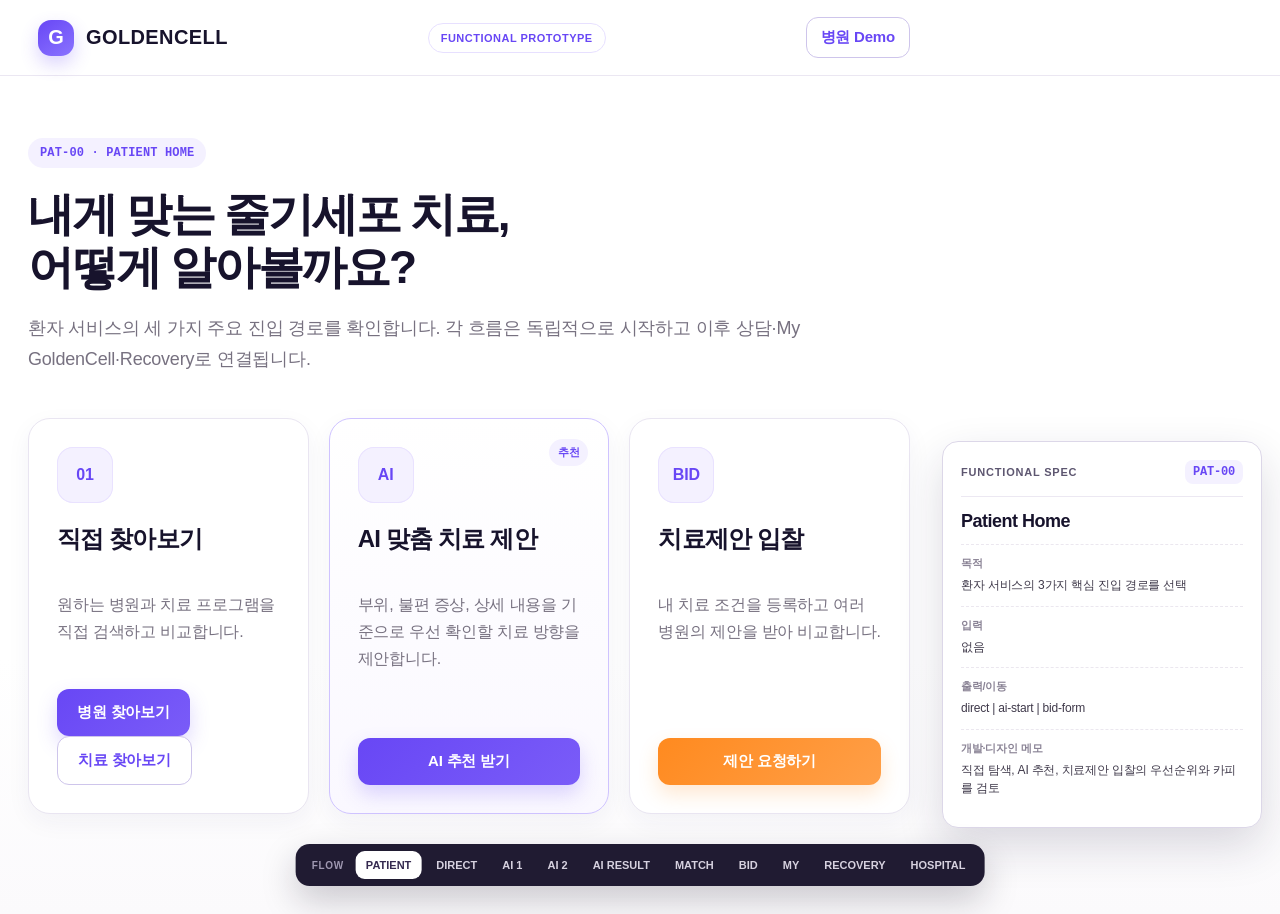
==== commit 390d441f: "style(demo-v2): load functional spec layout" ====
--- a/demo/demo-v2/index.html
+++ b/demo/demo-v2/index.html
@@ -5,6 +5,7 @@
   <meta name="viewport" content="width=device-width, initial-scale=1" />
   <title>GoldenCell Functional Prototype</title>
   <link rel="stylesheet" href="./styles.css?v=4" />
+  <link rel="stylesheet" href="./spec.css?v=4" />
 </head>
 <body>
   <header class="topbar">
--- a/demo/demo-v2/spec.css
+++ b/demo/demo-v2/spec.css
@@ -0,0 +1 @@
+.spec-panel{position:fixed;right:18px;bottom:72px;width:320px;max-height:calc(100vh - 170px);overflow:auto;z-index:40;background:#fff;border:1px solid #dcd7e8;border-radius:16px;box-shadow:0 18px 45px rgba(31,25,61,.16);padding:18px}.spec-head{display:flex;align-items:center;justify-content:space-between;gap:12px;padding-bottom:12px;border-bottom:1px solid #ece8f2}.spec-head b{font-size:11px;letter-spacing:.8px;color:#5d5670}.spec-head span{font:700 12px/1 ui-monospace,SFMono-Regular,Menlo,monospace;color:#6847f5;background:#f4f1ff;border-radius:8px;padding:6px 8px}.spec-panel h3{margin:14px 0 12px;font-size:18px}.spec-panel dl{margin:0}.spec-panel dl>div{padding:11px 0;border-top:1px dashed #ebe7ef}.spec-panel dt{font-size:11px;font-weight:800;color:#8b8496;margin-bottom:5px}.spec-panel dd{margin:0;color:#3f394a;font-size:12px;line-height:1.55}.flow-nav{position:fixed;left:50%;bottom:14px;transform:translateX(-50%);z-index:41;display:flex;align-items:center;gap:5px;max-width:calc(100vw - 36px);overflow-x:auto;background:#201b32;border-radius:14px;padding:7px 9px;box-shadow:0 14px 35px rgba(22,18,38,.22)}.flow-nav>span{color:#9f98b1;font-size:10px;font-weight:800;letter-spacing:.7px;padding:0 7px}.flow-nav button{white-space:nowrap;border:0;border-radius:9px;background:transparent;color:#d6d1df;padding:8px 10px;font-size:11px;font-weight:700;cursor:pointer}.flow-nav button:hover,.flow-nav button.is-active{background:#fff;color:#34294f}.app-shell{padding-right:370px;max-width:1450px}.topbar{padding-right:370px}.preview-badge{font-size:11px;letter-spacing:.5px}.screen>.eyebrow:first-of-type,.step-row span{font-family:ui-monospace,SFMono-Regular,Menlo,monospace}.form-panel h2 small{font-family:ui-monospace,SFMono-Regular,Menlo,monospace}.spec-field{font-family:ui-monospace,SFMono-Regular,Menlo,monospace;font-size:11px;color:#7b728e}@media(max-width:1180px){.app-shell,.topbar{padding-right:28px}.spec-panel{position:relative;right:auto;bottom:auto;width:auto;max-height:none;margin:0 20px 90px}.flow-nav{bottom:10px}.app-shell{padding-bottom:38px}}@media(max-width:700px){.spec-panel{margin-left:14px;margin-right:14px}.flow-nav{left:10px;right:10px;transform:none;max-width:none}.flow-nav>span{display:none}}
